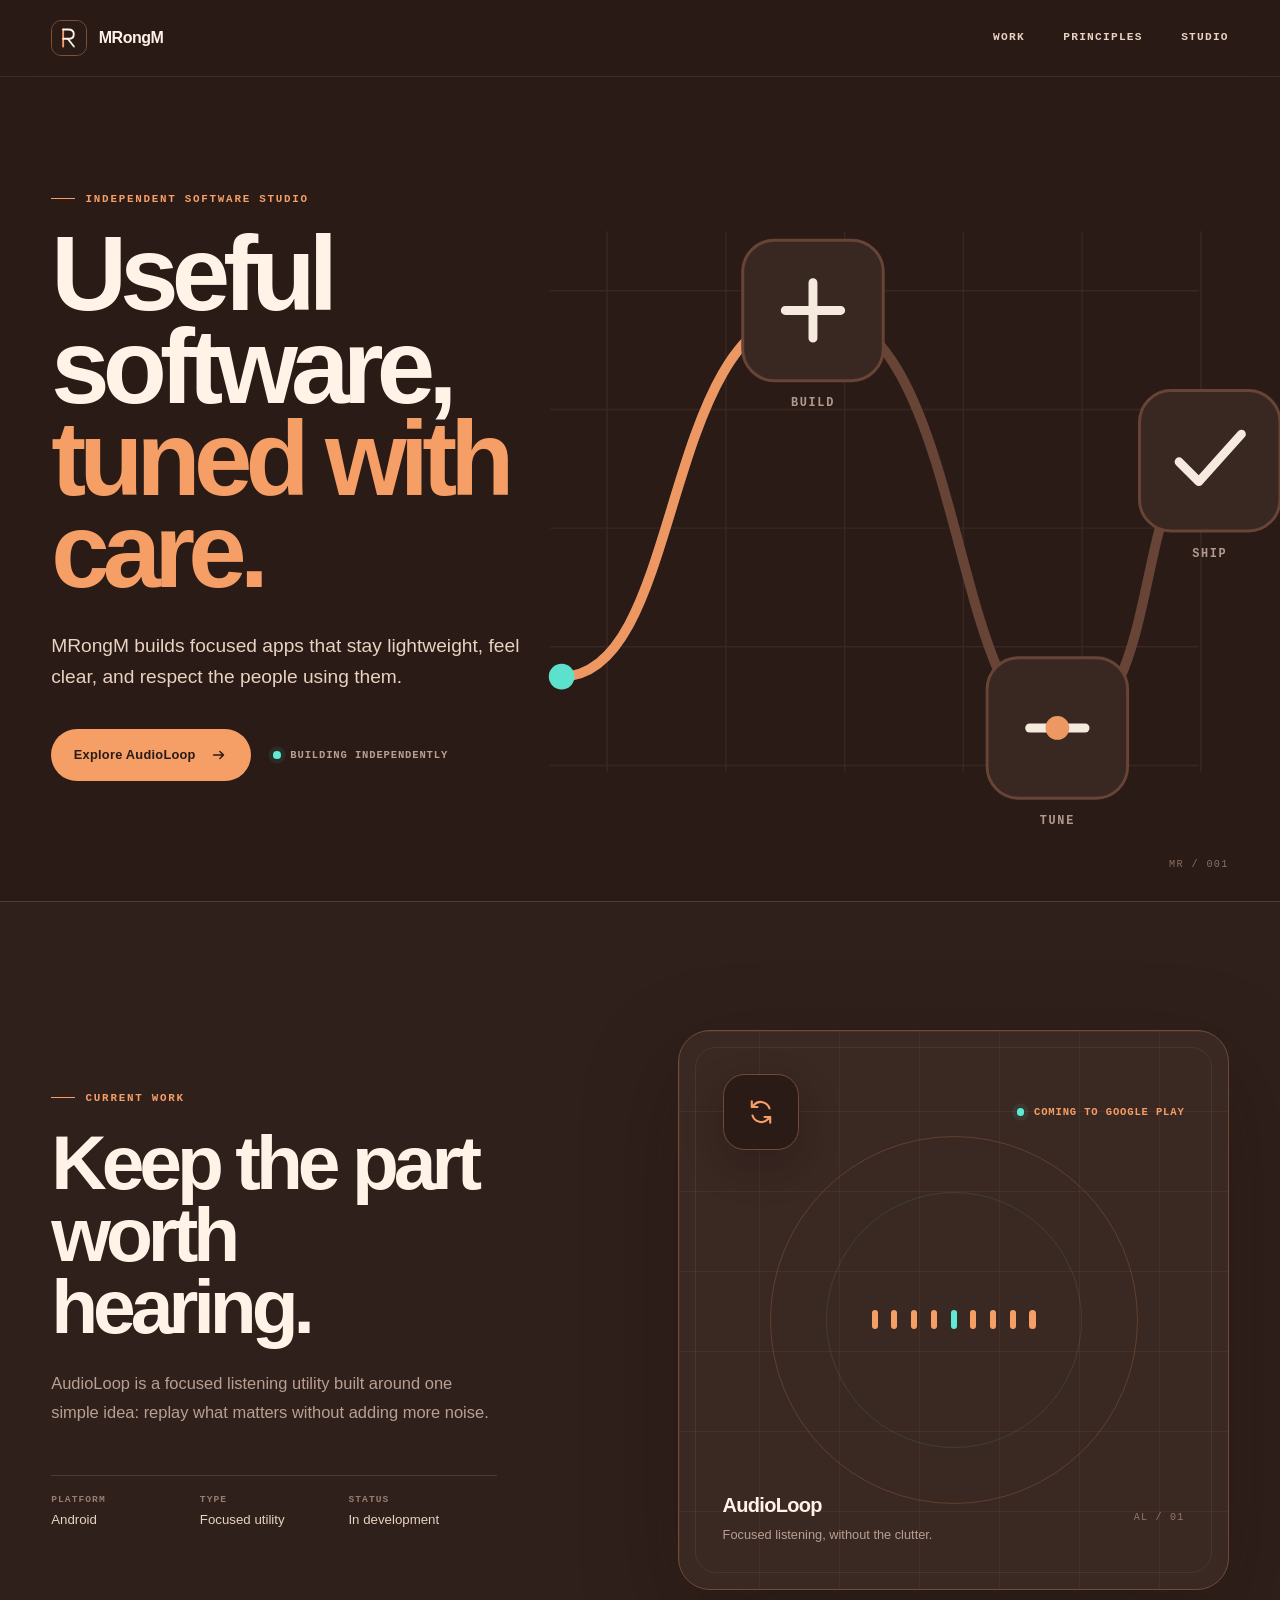
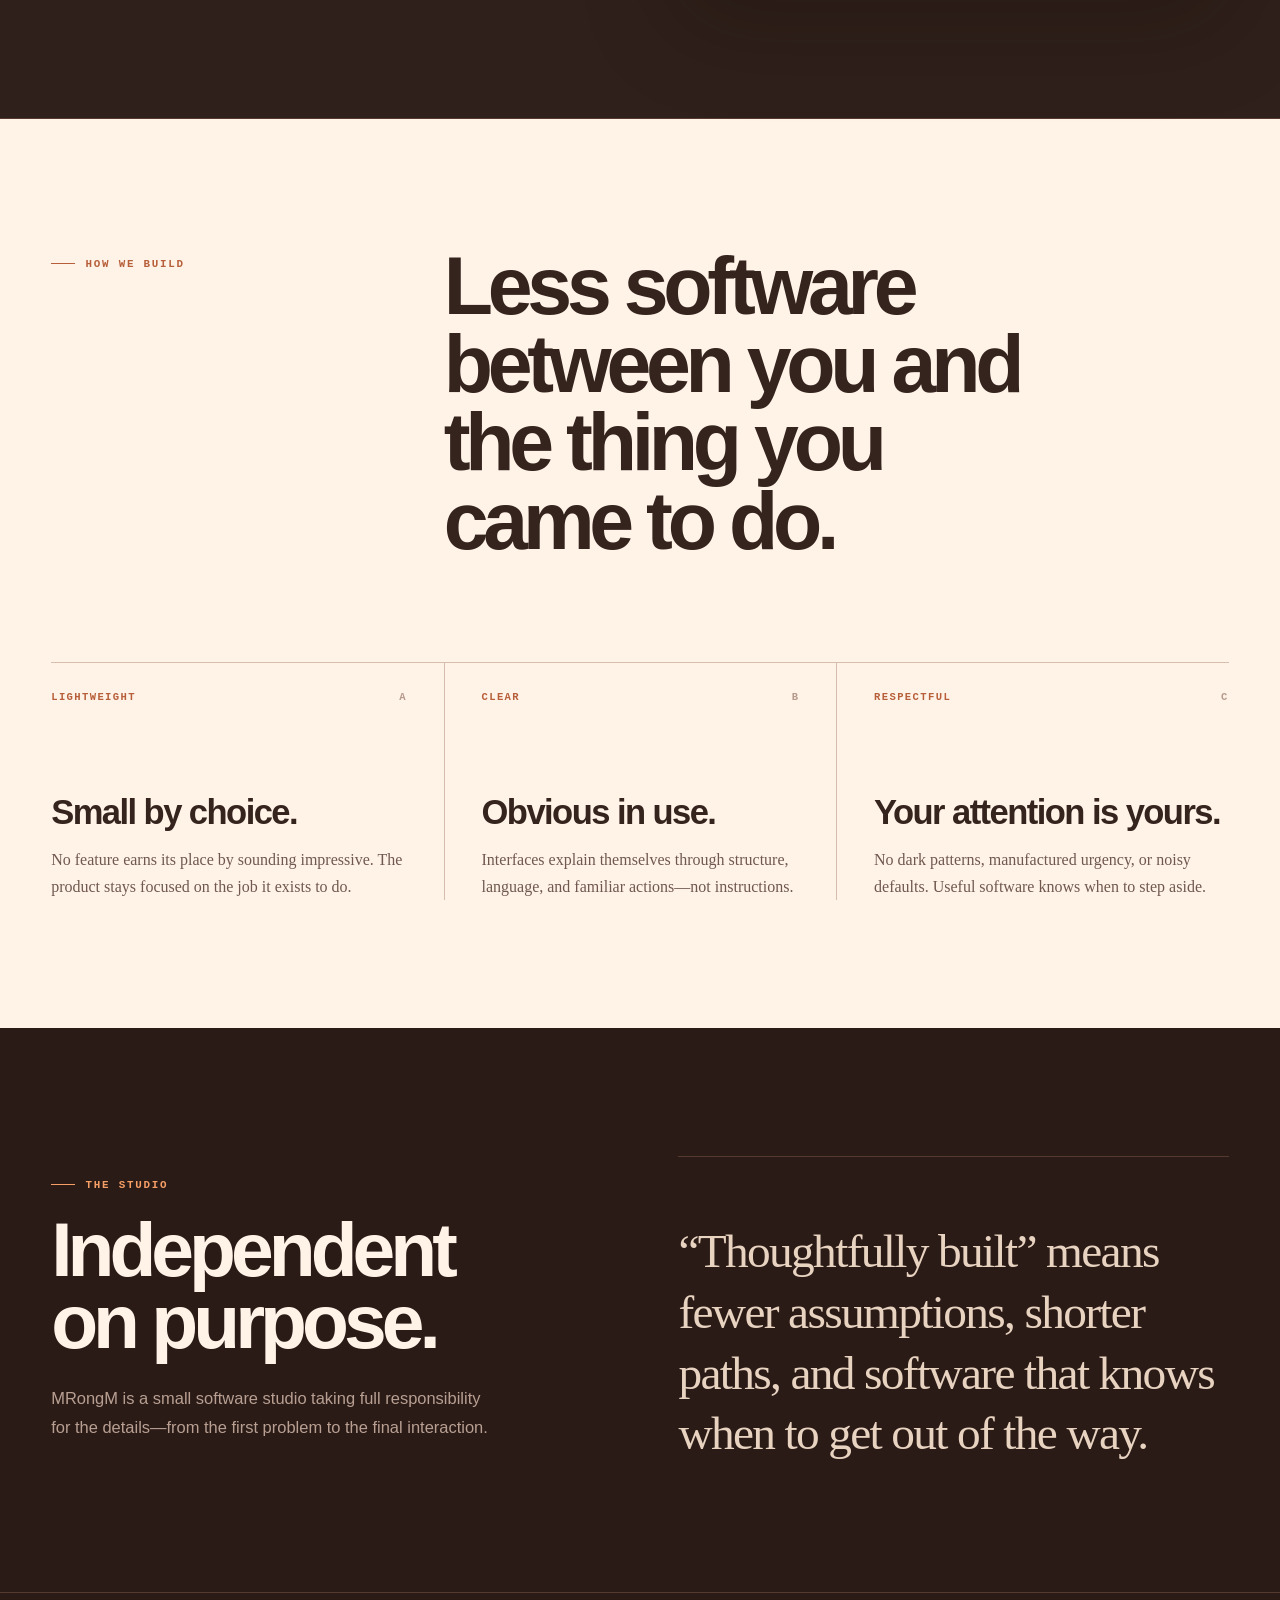
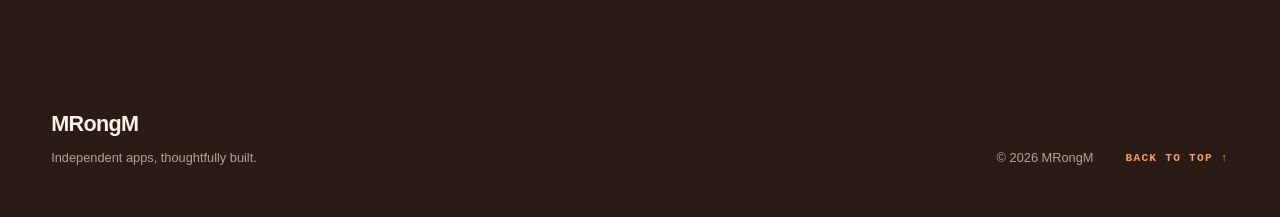
==== index.html @ 21a1c8f1 "feat: launch MRongM developer website" ====
<!doctype html>
<html lang="en">
<head>
  <meta charset="utf-8">
  <meta name="viewport" content="width=device-width, initial-scale=1">
  <meta name="theme-color" content="#2A1B17">
  <meta name="color-scheme" content="dark light">
  <meta name="description" content="MRongM builds lightweight, clear, and respectful independent apps.">
  <meta property="og:type" content="website">
  <meta property="og:title" content="MRongM — Independent software studio">
  <meta property="og:description" content="Useful software, tuned with care.">
  <meta property="og:image" content="resource/mrongm-header.png">
  <link rel="icon" href="resource/mrongm-developer-icon.svg" type="image/svg+xml">
  <link rel="apple-touch-icon" href="resource/mrongm-developer-icon.png">
  <link rel="stylesheet" href="styles.css">
  <title>MRongM — Independent software studio</title>
</head>
<body id="top">
  <a class="skip-link" href="#main-content">Skip to content</a>

  <header class="site-header">
    <div class="site-header__inner">
      <a class="brand" href="#top" aria-label="MRongM home">
        <img class="brand__mark" src="resource/mrongm-developer-icon.svg" alt="" width="36" height="36">
        <span class="brand__name">MRongM</span>
      </a>

      <nav class="site-nav" aria-label="Primary navigation">
        <a href="#work">Work</a>
        <a href="#principles">Principles</a>
        <a href="#studio">Studio</a>
      </nav>
    </div>
  </header>

  <main id="main-content">
    <section class="hero" aria-labelledby="hero-title">
      <div class="hero__inner">
        <div class="hero__copy">
          <p class="eyebrow hero__eyebrow">Independent software studio</p>
          <h1 id="hero-title">Useful software,<br><span>tuned with care.</span></h1>
          <p class="hero__intro">MRongM builds focused apps that stay lightweight, feel clear, and respect the people using them.</p>

          <div class="hero__actions">
            <a class="button button--primary" href="#work">
              <span>Explore AudioLoop</span>
              <svg aria-hidden="true" viewBox="0 0 20 20" width="18" height="18">
                <path d="M4 10h11M11 6l4 4-4 4" fill="none" stroke="currentColor" stroke-linecap="round" stroke-linejoin="round" stroke-width="1.6"/>
              </svg>
            </a>
            <p class="studio-status"><span aria-hidden="true"></span>Building independently</p>
          </div>
        </div>

        <div class="signal" aria-hidden="true">
          <svg class="signal__art" viewBox="0 0 760 650" focusable="false">
            <g class="signal__grid">
              <path d="M80 52v546M200 52v546M320 52v546M440 52v546M560 52v546M680 52v546"/>
              <path d="M22 112h656M22 232h656M22 352h656M22 472h656M22 592h656"/>
            </g>
            <path class="signal-path signal-path--base" d="M34 502C160 502 132 132 288 132s137 422 247 422 74-270 154-270"/>
            <path class="signal-path signal-path--active" pathLength="1" d="M34 502C160 502 132 132 288 132"/>
            <g class="signal__nodes">
              <circle class="signal__node signal__node--start" cx="34" cy="502" r="13"/>
              <circle cx="288" cy="132" r="11"/>
              <circle cx="535" cy="554" r="11"/>
              <circle class="signal__node signal__node--end" cx="689" cy="284" r="11"/>
            </g>
            <g class="signal__steps">
              <g transform="translate(217 61)">
                <rect width="142" height="142" rx="32"/>
                <path d="M43 71h56M71 43v56"/>
                <text x="71" y="168" text-anchor="middle">BUILD</text>
              </g>
              <g transform="translate(464 483)">
                <rect width="142" height="142" rx="32"/>
                <path d="M43 71h56"/>
                <circle cx="71" cy="71" r="12"/>
                <text x="71" y="168" text-anchor="middle">TUNE</text>
              </g>
              <g transform="translate(618 213)">
                <rect width="142" height="142" rx="32"/>
                <path d="m40 72 20 20 43-48"/>
                <text x="71" y="168" text-anchor="middle">SHIP</text>
              </g>
            </g>
          </svg>
        </div>

        <p class="hero__index" aria-hidden="true">MR / 001</p>
      </div>
    </section>

    <section class="product-section" id="work" aria-labelledby="work-title">
      <div class="section-inner product-section__inner">
        <div class="product-copy">
          <p class="eyebrow">Current work</p>
          <h2 id="work-title">Keep the part<br>worth hearing.</h2>
          <p>AudioLoop is a focused listening utility built around one simple idea: replay what matters without adding more noise.</p>

          <dl class="product-facts">
            <div>
              <dt>Platform</dt>
              <dd>Android</dd>
            </div>
            <div>
              <dt>Type</dt>
              <dd>Focused utility</dd>
            </div>
            <div>
              <dt>Status</dt>
              <dd>In development</dd>
            </div>
          </dl>
        </div>

        <article class="product-card" aria-label="AudioLoop product preview">
          <div class="product-card__header">
            <span class="app-symbol" aria-hidden="true">
              <svg viewBox="0 0 48 48" width="34" height="34">
                <path d="M36 19a13 13 0 0 0-22-5l-3 3m0 0v-8m0 8h8M12 29a13 13 0 0 0 22 5l3-3m0 0v8m0-8h-8" fill="none" stroke="currentColor" stroke-linecap="round" stroke-linejoin="round" stroke-width="3"/>
              </svg>
            </span>
            <p class="release-status"><span aria-hidden="true"></span>Coming to Google Play</p>
          </div>

          <div class="audio-mark" aria-hidden="true">
            <span style="--level: 28%"></span>
            <span style="--level: 52%"></span>
            <span style="--level: 82%"></span>
            <span style="--level: 58%"></span>
            <span style="--level: 100%"></span>
            <span style="--level: 68%"></span>
            <span style="--level: 88%"></span>
            <span style="--level: 46%"></span>
            <span style="--level: 30%"></span>
          </div>

          <div class="product-card__footer">
            <div>
              <p class="product-card__name">AudioLoop</p>
              <p>Focused listening, without the clutter.</p>
            </div>
            <span class="product-card__code" aria-hidden="true">AL / 01</span>
          </div>
        </article>
      </div>
    </section>

    <section class="principles-section" id="principles" aria-labelledby="principles-title">
      <div class="section-inner">
        <div class="section-heading">
          <p class="eyebrow eyebrow--dark">How we build</p>
          <h2 id="principles-title">Less software between you and the thing you came to do.</h2>
        </div>

        <ol class="principles-list">
          <li>
            <p class="principle-label"><span>Lightweight</span><span aria-hidden="true">A</span></p>
            <h3>Small by choice.</h3>
            <p>No feature earns its place by sounding impressive. The product stays focused on the job it exists to do.</p>
          </li>
          <li>
            <p class="principle-label"><span>Clear</span><span aria-hidden="true">B</span></p>
            <h3>Obvious in use.</h3>
            <p>Interfaces explain themselves through structure, language, and familiar actions—not instructions.</p>
          </li>
          <li>
            <p class="principle-label"><span>Respectful</span><span aria-hidden="true">C</span></p>
            <h3>Your attention is yours.</h3>
            <p>No dark patterns, manufactured urgency, or noisy defaults. Useful software knows when to step aside.</p>
          </li>
        </ol>
      </div>
    </section>

    <section class="studio-section" id="studio" aria-labelledby="studio-title">
      <div class="section-inner studio-section__inner">
        <div class="studio-copy">
          <p class="eyebrow">The studio</p>
          <h2 id="studio-title">Independent<br>on purpose.</h2>
          <p>MRongM is a small software studio taking full responsibility for the details—from the first problem to the final interaction.</p>
        </div>

        <blockquote>
          <p>“Thoughtfully built” means fewer assumptions, shorter paths, and software that knows when to get out of the way.</p>
        </blockquote>
      </div>
    </section>
  </main>

  <footer class="site-footer">
    <div class="site-footer__inner">
      <div>
        <p class="site-footer__brand">MRongM</p>
        <p>Independent apps, thoughtfully built.</p>
      </div>
      <div class="site-footer__meta">
        <p>© 2026 MRongM</p>
        <a href="#top">Back to top <span aria-hidden="true">↑</span></a>
      </div>
    </div>
  </footer>
</body>
</html>
---- styles.css ----
:root {
  --color-ember: #2a1b17;
  --color-kiln: #3a2822;
  --color-clay: #f59e66;
  --color-porcelain: #fff3e8;
  --color-mint: #5eead4;
  --color-dust: #e8d2c0;
  --color-muted: #b89f92;
  --color-rule: #56392f;
  --color-ink: #35231e;
  --content-width: 80rem;
  --gutter: clamp(1.25rem, 4vw, 4rem);
  --section-space: clamp(5rem, 10vw, 9rem);
  --radius-large: 2rem;
  --transition-fast: 180ms ease;
  color-scheme: dark;
}

*,
*::before,
*::after {
  box-sizing: border-box;
}

html {
  scroll-behavior: smooth;
}

body {
  min-width: 20rem;
  margin: 0;
  overflow-x: hidden;
  background: var(--color-ember);
  color: var(--color-porcelain);
  font-family: "Avenir Next", Avenir, "Segoe UI", Helvetica, Arial, sans-serif;
  font-size: 1rem;
  line-height: 1.6;
  text-rendering: optimizeLegibility;
  -webkit-font-smoothing: antialiased;
}

::selection {
  background: var(--color-clay);
  color: var(--color-ember);
}

a {
  color: inherit;
  text-decoration: none;
}

img,
svg {
  display: block;
}

p,
h1,
h2,
h3,
blockquote,
dl,
dd {
  margin: 0;
}

a:focus-visible {
  outline: 0.18rem solid var(--color-mint);
  outline-offset: 0.3rem;
  border-radius: 0.2rem;
}

.skip-link {
  position: fixed;
  z-index: 100;
  top: 0.75rem;
  left: 0.75rem;
  padding: 0.7rem 1rem;
  transform: translateY(-180%);
  border-radius: 999px;
  background: var(--color-mint);
  color: var(--color-ember);
  font-size: 0.8rem;
  font-weight: 800;
  transition: transform var(--transition-fast);
}

.skip-link:focus {
  transform: translateY(0);
}

.site-header {
  position: sticky;
  z-index: 20;
  top: 0;
  border-bottom: 1px solid rgba(232, 210, 192, 0.1);
  background: rgba(42, 27, 23, 0.88);
  backdrop-filter: blur(1rem);
}

.site-header__inner,
.section-inner,
.site-footer__inner {
  width: min(100%, var(--content-width));
  margin-inline: auto;
  padding-inline: var(--gutter);
}

.site-header__inner {
  min-height: 4.75rem;
  display: flex;
  align-items: center;
  justify-content: space-between;
  gap: 2rem;
}

.brand {
  display: inline-flex;
  align-items: center;
  gap: 0.72rem;
}

.brand__mark {
  width: 2.25rem;
  height: 2.25rem;
  border: 1px solid rgba(245, 158, 102, 0.42);
  border-radius: 0.65rem;
}

.brand__name,
.site-footer__brand {
  font-family: "Helvetica Neue", Helvetica, Arial, sans-serif;
  font-weight: 700;
  letter-spacing: -0.03em;
}

.brand__name {
  font-size: 1rem;
}

.site-nav {
  display: flex;
  align-items: center;
  gap: clamp(1rem, 3vw, 2.5rem);
}

.site-nav a,
.site-footer__meta a {
  position: relative;
  color: var(--color-dust);
  font-family: ui-monospace, "SFMono-Regular", Menlo, Consolas, monospace;
  font-size: 0.7rem;
  font-weight: 700;
  letter-spacing: 0.11em;
  text-transform: uppercase;
  transition: color var(--transition-fast);
}

.site-nav a::after {
  position: absolute;
  right: 0;
  bottom: -0.55rem;
  left: 0;
  height: 1px;
  transform: scaleX(0);
  transform-origin: right;
  background: var(--color-clay);
  content: "";
  transition: transform var(--transition-fast);
}

.hero {
  border-bottom: 1px solid var(--color-rule);
}

.hero__inner {
  position: relative;
  width: min(100%, var(--content-width));
  min-height: calc(100svh - 4.75rem);
  margin-inline: auto;
  padding: clamp(5rem, 12vh, 8.5rem) var(--gutter) clamp(4rem, 9vh, 7rem);
  display: grid;
  grid-template-columns: repeat(12, minmax(0, 1fr));
  align-items: center;
  overflow: hidden;
}

.hero__copy {
  position: relative;
  z-index: 2;
  grid-column: 1 / span 7;
  padding-bottom: 2rem;
  animation: hero-copy-in 700ms 180ms both ease-out;
}

.eyebrow {
  display: flex;
  align-items: center;
  gap: 0.65rem;
  color: var(--color-clay);
  font-family: ui-monospace, "SFMono-Regular", Menlo, Consolas, monospace;
  font-size: 0.68rem;
  font-weight: 800;
  letter-spacing: 0.16em;
  line-height: 1.3;
  text-transform: uppercase;
}

.eyebrow::before {
  width: 1.5rem;
  height: 1px;
  background: currentColor;
  content: "";
}

.hero h1,
.product-copy h2,
.section-heading h2,
.studio-copy h2 {
  font-family: "Helvetica Neue", Helvetica, Arial, sans-serif;
  font-weight: 700;
  letter-spacing: -0.065em;
}

.hero h1 {
  max-width: 9ch;
  margin-top: 1.4rem;
  font-size: clamp(4.2rem, 8.2vw, 7.7rem);
  line-height: 0.88;
}

.hero h1 span {
  color: var(--color-clay);
}

.hero__intro {
  max-width: 30rem;
  margin-top: 2rem;
  color: var(--color-dust);
  font-size: clamp(1.03rem, 1.5vw, 1.2rem);
  line-height: 1.65;
}

.hero__actions {
  display: flex;
  align-items: center;
  gap: 1.4rem;
  margin-top: 2.25rem;
}

.button {
  min-height: 3.25rem;
  display: inline-flex;
  align-items: center;
  justify-content: center;
  gap: 0.9rem;
  padding: 0.85rem 1.35rem;
  border: 1px solid transparent;
  border-radius: 999px;
  font-size: 0.8rem;
  font-weight: 800;
  letter-spacing: 0.02em;
  transition: background var(--transition-fast), color var(--transition-fast), transform var(--transition-fast);
}

.button--primary {
  background: var(--color-clay);
  color: var(--color-ember);
}

.button--primary svg {
  transition: transform var(--transition-fast);
}

.studio-status,
.release-status {
  display: flex;
  align-items: center;
  gap: 0.6rem;
  font-family: ui-monospace, "SFMono-Regular", Menlo, Consolas, monospace;
  font-size: 0.66rem;
  font-weight: 700;
  letter-spacing: 0.08em;
  line-height: 1.4;
  text-transform: uppercase;
}

.studio-status {
  color: var(--color-muted);
}

.studio-status span,
.release-status span {
  width: 0.48rem;
  height: 0.48rem;
  flex: 0 0 auto;
  border-radius: 50%;
  background: var(--color-mint);
  box-shadow: 0 0 0 0.28rem rgba(94, 234, 212, 0.08);
}

.signal {
  position: absolute;
  z-index: 1;
  top: 4%;
  right: 0;
  bottom: 1%;
  width: min(59%, 47rem);
  opacity: 0.96;
}

.signal__art {
  width: 100%;
  height: 100%;
  overflow: visible;
}

.signal__grid {
  fill: none;
  stroke: var(--color-kiln);
  stroke-width: 1.5;
}

.signal-path {
  fill: none;
  stroke-linecap: round;
  stroke-linejoin: round;
  stroke-width: 10;
}

.signal-path--base {
  stroke: #6b4638;
}

.signal-path--active {
  stroke: var(--color-clay);
  stroke-dasharray: 1;
  stroke-dashoffset: 1;
  animation: signal-draw 1.2s 250ms both cubic-bezier(0.65, 0, 0.35, 1);
}

.signal__nodes circle {
  fill: var(--color-clay);
}

.signal__nodes .signal__node--start {
  fill: var(--color-mint);
}

.signal__nodes .signal__node--end {
  fill: var(--color-porcelain);
}

.signal__steps rect {
  fill: var(--color-kiln);
  stroke: #6b4638;
  stroke-width: 3;
}

.signal__steps path {
  fill: none;
  stroke: var(--color-porcelain);
  stroke-linecap: round;
  stroke-linejoin: round;
  stroke-width: 9;
}

.signal__steps circle {
  fill: var(--color-clay);
}

.signal__steps text {
  fill: var(--color-muted);
  font-family: ui-monospace, "SFMono-Regular", Menlo, Consolas, monospace;
  font-size: 12px;
  font-weight: 700;
  letter-spacing: 0.14em;
}

.hero__index {
  position: absolute;
  right: var(--gutter);
  bottom: 1.8rem;
  color: #8b6e61;
  font-family: ui-monospace, "SFMono-Regular", Menlo, Consolas, monospace;
  font-size: 0.64rem;
  letter-spacing: 0.13em;
}

.product-section,
.principles-section,
.studio-section {
  scroll-margin-top: 4.75rem;
}

.product-section {
  background: #30201b;
  border-bottom: 1px solid var(--color-rule);
}

.product-section__inner,
.studio-section__inner {
  display: grid;
  grid-template-columns: repeat(12, minmax(0, 1fr));
  align-items: center;
  gap: clamp(2.5rem, 6vw, 6rem);
  padding-block: var(--section-space);
}

.product-copy {
  grid-column: 1 / span 5;
}

.product-copy h2,
.studio-copy h2 {
  margin-top: 1.3rem;
  font-size: clamp(3.2rem, 6vw, 5.7rem);
  line-height: 0.94;
}

.product-copy > p:last-of-type,
.studio-copy > p:last-of-type {
  max-width: 32rem;
  margin-top: 1.7rem;
  color: var(--color-muted);
  font-size: 1.03rem;
  line-height: 1.75;
}

.product-facts {
  display: grid;
  grid-template-columns: repeat(3, 1fr);
  margin-top: 3rem;
  border-top: 1px solid var(--color-rule);
}

.product-facts div {
  min-width: 0;
  padding: 1rem 0.5rem 0 0;
}

.product-facts dt {
  color: #987c6f;
  font-family: ui-monospace, "SFMono-Regular", Menlo, Consolas, monospace;
  font-size: 0.6rem;
  font-weight: 700;
  letter-spacing: 0.11em;
  text-transform: uppercase;
}

.product-facts dd {
  margin-top: 0.25rem;
  color: var(--color-dust);
  font-size: 0.83rem;
  line-height: 1.35;
}

.product-card {
  position: relative;
  grid-column: 7 / -1;
  min-height: clamp(27rem, 46vw, 35rem);
  padding: clamp(1.5rem, 4vw, 2.7rem);
  display: flex;
  flex-direction: column;
  justify-content: space-between;
  overflow: hidden;
  border: 1px solid #704a3b;
  border-radius: var(--radius-large);
  background-color: var(--color-kiln);
  background-image:
    linear-gradient(rgba(245, 158, 102, 0.065) 1px, transparent 1px),
    linear-gradient(90deg, rgba(245, 158, 102, 0.065) 1px, transparent 1px);
  background-size: 5rem 5rem;
  box-shadow: 0 2rem 6rem rgba(18, 10, 8, 0.28);
}

.product-card::after {
  position: absolute;
  inset: 1rem;
  border: 1px solid rgba(232, 210, 192, 0.08);
  border-radius: calc(var(--radius-large) - 0.7rem);
  content: "";
  pointer-events: none;
}

.product-card__header,
.product-card__footer {
  position: relative;
  z-index: 1;
  display: flex;
  align-items: center;
  justify-content: space-between;
  gap: 1.5rem;
}

.app-symbol {
  width: 4.75rem;
  height: 4.75rem;
  display: grid;
  place-items: center;
  border: 1px solid #714a3d;
  border-radius: 1.35rem;
  background: var(--color-ember);
  color: var(--color-clay);
  box-shadow: 0 1rem 2.5rem rgba(18, 10, 8, 0.24);
}

.release-status {
  max-width: 12rem;
  justify-content: flex-end;
  color: var(--color-clay);
  text-align: right;
}

.audio-mark {
  position: relative;
  z-index: 1;
  min-height: 10rem;
  display: flex;
  align-items: center;
  justify-content: center;
  gap: clamp(0.45rem, 1.15vw, 0.85rem);
}

.audio-mark::before,
.audio-mark::after {
  position: absolute;
  width: clamp(14rem, 29vw, 23rem);
  height: clamp(14rem, 29vw, 23rem);
  border: 1px solid rgba(245, 158, 102, 0.2);
  border-radius: 50%;
  content: "";
}

.audio-mark::after {
  width: clamp(10rem, 21vw, 16rem);
  height: clamp(10rem, 21vw, 16rem);
  border-color: rgba(94, 234, 212, 0.12);
}

.audio-mark span {
  position: relative;
  z-index: 1;
  width: clamp(0.25rem, 0.48vw, 0.42rem);
  height: var(--level);
  max-height: 7.5rem;
  min-height: 1.2rem;
  border-radius: 999px;
  background: var(--color-clay);
}

.audio-mark span:nth-child(5) {
  background: var(--color-mint);
}

.product-card__name {
  color: var(--color-porcelain);
  font-family: "Helvetica Neue", Helvetica, Arial, sans-serif;
  font-size: 1.25rem;
  font-weight: 700;
  letter-spacing: -0.035em;
}

.product-card__name + p {
  margin-top: 0.25rem;
  color: var(--color-muted);
  font-size: 0.8rem;
}

.product-card__code {
  color: #94766a;
  font-family: ui-monospace, "SFMono-Regular", Menlo, Consolas, monospace;
  font-size: 0.63rem;
  letter-spacing: 0.12em;
}

.principles-section {
  background: var(--color-porcelain);
  color: var(--color-ink);
}

.principles-section .section-inner {
  padding-block: var(--section-space);
}

.eyebrow--dark {
  color: #b75f3a;
}

.section-heading {
  display: grid;
  grid-template-columns: repeat(12, minmax(0, 1fr));
  align-items: start;
}

.section-heading .eyebrow {
  grid-column: 1 / span 4;
  margin-top: 0.6rem;
}

.section-heading h2 {
  grid-column: 5 / -1;
  max-width: 14ch;
  color: var(--color-ink);
  font-size: clamp(3.2rem, 6.3vw, 6rem);
  line-height: 0.97;
}

.principles-list {
  margin: clamp(4rem, 8vw, 7rem) 0 0;
  padding: 0;
  display: grid;
  grid-template-columns: repeat(3, 1fr);
  border-top: 1px solid #d7bdae;
  list-style: none;
}

.principles-list li {
  min-width: 0;
  padding: 1.6rem clamp(1.25rem, 3vw, 2.3rem) 0;
  border-left: 1px solid #d7bdae;
}

.principles-list li:first-child {
  padding-left: 0;
  border-left: 0;
}

.principles-list li:last-child {
  padding-right: 0;
}

.principle-label {
  display: flex;
  align-items: center;
  justify-content: space-between;
  color: #b75f3a;
  font-family: ui-monospace, "SFMono-Regular", Menlo, Consolas, monospace;
  font-size: 0.66rem;
  font-weight: 800;
  letter-spacing: 0.13em;
  text-transform: uppercase;
}

.principle-label span:last-child {
  color: #b69b8d;
}

.principles-list h3 {
  margin-top: clamp(3rem, 7vw, 6rem);
  color: var(--color-ink);
  font-family: "Helvetica Neue", Helvetica, Arial, sans-serif;
  font-size: clamp(1.65rem, 2.7vw, 2.35rem);
  letter-spacing: -0.045em;
  line-height: 1;
}

.principles-list li > p:last-child {
  max-width: 26rem;
  margin-top: 1rem;
  color: #70584e;
  font-family: "Iowan Old Style", Baskerville, Georgia, serif;
  font-size: 1rem;
  line-height: 1.7;
}

.studio-section {
  border-bottom: 1px solid var(--color-rule);
  background: var(--color-ember);
}

.studio-copy {
  grid-column: 1 / span 5;
}

.studio-section blockquote {
  grid-column: 7 / -1;
  padding-top: clamp(2rem, 5vw, 4rem);
  border-top: 1px solid var(--color-rule);
  color: var(--color-dust);
  font-family: "Iowan Old Style", Baskerville, Georgia, serif;
  font-size: clamp(1.8rem, 3.7vw, 3.3rem);
  line-height: 1.28;
  letter-spacing: -0.035em;
}

.site-footer__inner {
  min-height: 14rem;
  padding-block: 3rem;
  display: flex;
  align-items: flex-end;
  justify-content: space-between;
  gap: 3rem;
  color: var(--color-muted);
  font-size: 0.8rem;
}

.site-footer__brand {
  margin-bottom: 0.45rem;
  color: var(--color-porcelain);
  font-size: 1.35rem;
}

.site-footer__meta {
  display: flex;
  align-items: center;
  gap: 2rem;
}

.site-footer__meta a {
  color: var(--color-clay);
}

@keyframes signal-draw {
  to {
    stroke-dashoffset: 0;
  }
}

@keyframes hero-copy-in {
  from {
    opacity: 0;
    transform: translateY(1rem);
  }
  to {
    opacity: 1;
    transform: translateY(0);
  }
}

@media (hover: hover) {
  .site-nav a:hover,
  .site-footer__meta a:hover {
    color: var(--color-porcelain);
  }

  .site-nav a:hover::after {
    transform: scaleX(1);
    transform-origin: left;
  }

  .button--primary:hover {
    transform: translateY(-0.15rem);
    background: var(--color-porcelain);
  }

  .button--primary:hover svg {
    transform: translateX(0.2rem);
  }
}

@media (max-width: 64rem) {
  .hero__copy {
    grid-column: 1 / span 8;
  }

  .signal {
    right: -5%;
    width: 64%;
    opacity: 0.7;
  }

  .product-section__inner,
  .studio-section__inner {
    gap: 3rem;
  }

  .product-copy,
  .studio-copy {
    grid-column: 1 / span 6;
  }

  .product-card,
  .studio-section blockquote {
    grid-column: 7 / -1;
  }
}

@media (max-width: 48rem) {
  .site-header__inner {
    min-height: 4.25rem;
  }

  .brand__mark {
    width: 2rem;
    height: 2rem;
  }

  .site-nav {
    gap: 0.85rem;
  }

  .site-nav a {
    font-size: 0.6rem;
  }

  .hero__inner {
    min-height: auto;
    padding-top: clamp(5.5rem, 22vw, 8rem);
    padding-bottom: 4.5rem;
    display: block;
  }

  .hero__copy {
    max-width: 34rem;
    padding-bottom: clamp(16rem, 65vw, 24rem);
  }

  .hero h1 {
    font-size: clamp(3.5rem, 17vw, 5.5rem);
  }

  .hero__intro {
    max-width: 28rem;
    font-size: 1rem;
  }

  .hero__actions {
    align-items: flex-start;
    flex-direction: column;
  }

  .signal {
    top: auto;
    right: -15%;
    bottom: 1.2rem;
    width: 114%;
    height: clamp(18rem, 76vw, 27rem);
    opacity: 0.7;
  }

  .hero__index {
    right: auto;
    bottom: 1.25rem;
    left: var(--gutter);
  }

  .product-section,
  .principles-section,
  .studio-section {
    scroll-margin-top: 4.25rem;
  }

  .product-section__inner,
  .studio-section__inner {
    display: block;
  }

  .product-card {
    min-height: 30rem;
    margin-top: 3.5rem;
  }

  .product-facts {
    gap: 0.5rem;
  }

  .section-heading {
    display: block;
  }

  .section-heading h2 {
    margin-top: 1.4rem;
    font-size: clamp(3.05rem, 13vw, 4.5rem);
  }

  .principles-list {
    grid-template-columns: 1fr;
  }

  .principles-list li,
  .principles-list li:first-child,
  .principles-list li:last-child {
    padding: 1.4rem 0 2.5rem;
    border-bottom: 1px solid #d7bdae;
    border-left: 0;
  }

  .principles-list li:last-child {
    padding-bottom: 0;
    border-bottom: 0;
  }

  .principles-list h3 {
    margin-top: 2.5rem;
  }

  .studio-section blockquote {
    margin-top: 4rem;
  }

  .site-footer__inner {
    min-height: 13rem;
    align-items: flex-start;
    flex-direction: column;
    justify-content: space-between;
  }
}

@media (max-width: 22rem) {
  .brand__name {
    display: none;
  }

  .hero h1 {
    font-size: clamp(3.25rem, 18vw, 4.7rem);
  }

  .button {
    width: 100%;
  }

  .product-facts {
    grid-template-columns: 1fr;
  }

  .product-facts div {
    display: flex;
    justify-content: space-between;
    gap: 1rem;
    padding-block: 0.75rem;
    border-bottom: 1px solid var(--color-rule);
  }

  .product-card {
    min-height: 26rem;
  }

  .product-card__header,
  .product-card__footer {
    align-items: flex-start;
    flex-direction: column;
  }

  .release-status {
    justify-content: flex-start;
    text-align: left;
  }

  .product-card__code {
    display: none;
  }

  .site-footer__meta {
    align-items: flex-start;
    flex-direction: column;
    gap: 0.75rem;
  }
}

@media (prefers-reduced-motion: reduce) {
  html {
    scroll-behavior: auto;
  }

  *,
  *::before,
  *::after {
    animation-delay: 0ms !important;
    animation-duration: 0.01ms !important;
    animation-iteration-count: 1 !important;
    transition-duration: 0.01ms !important;
  }

  .signal-path--active {
    stroke-dashoffset: 0;
  }
}
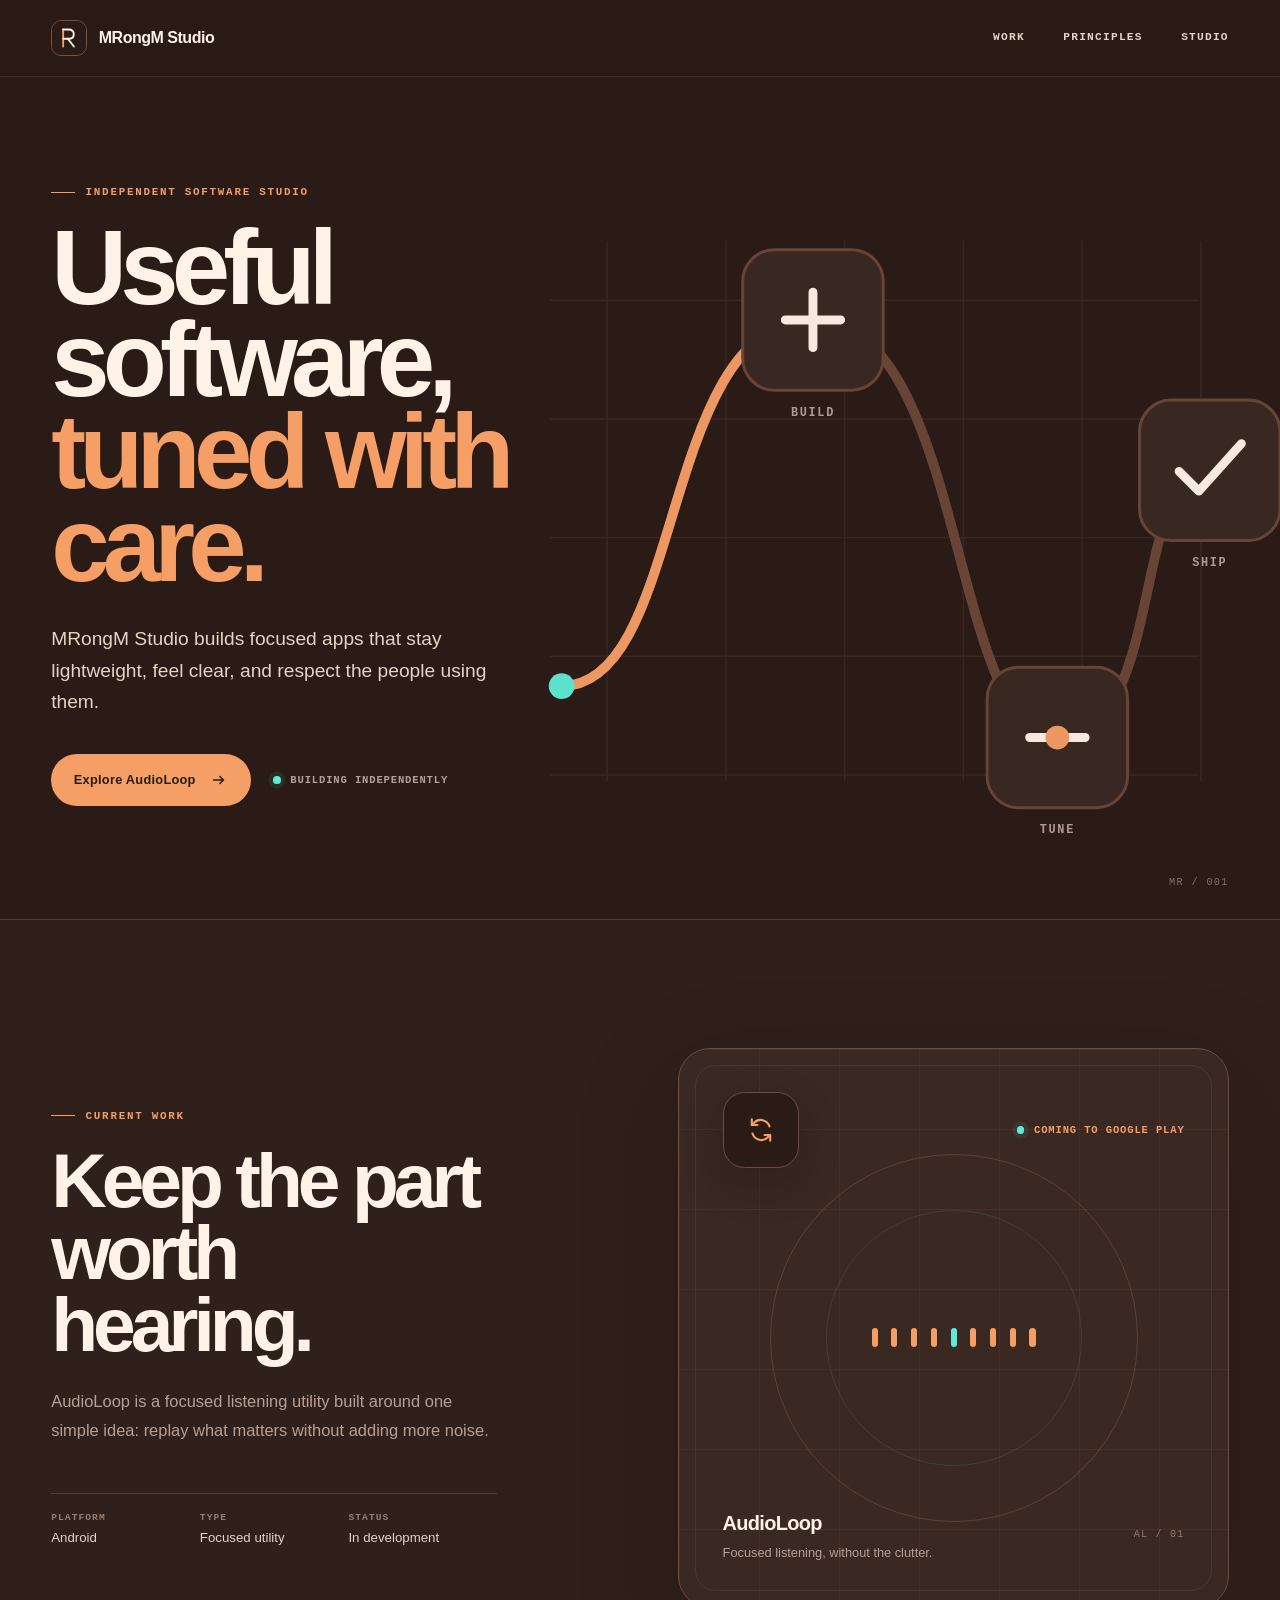
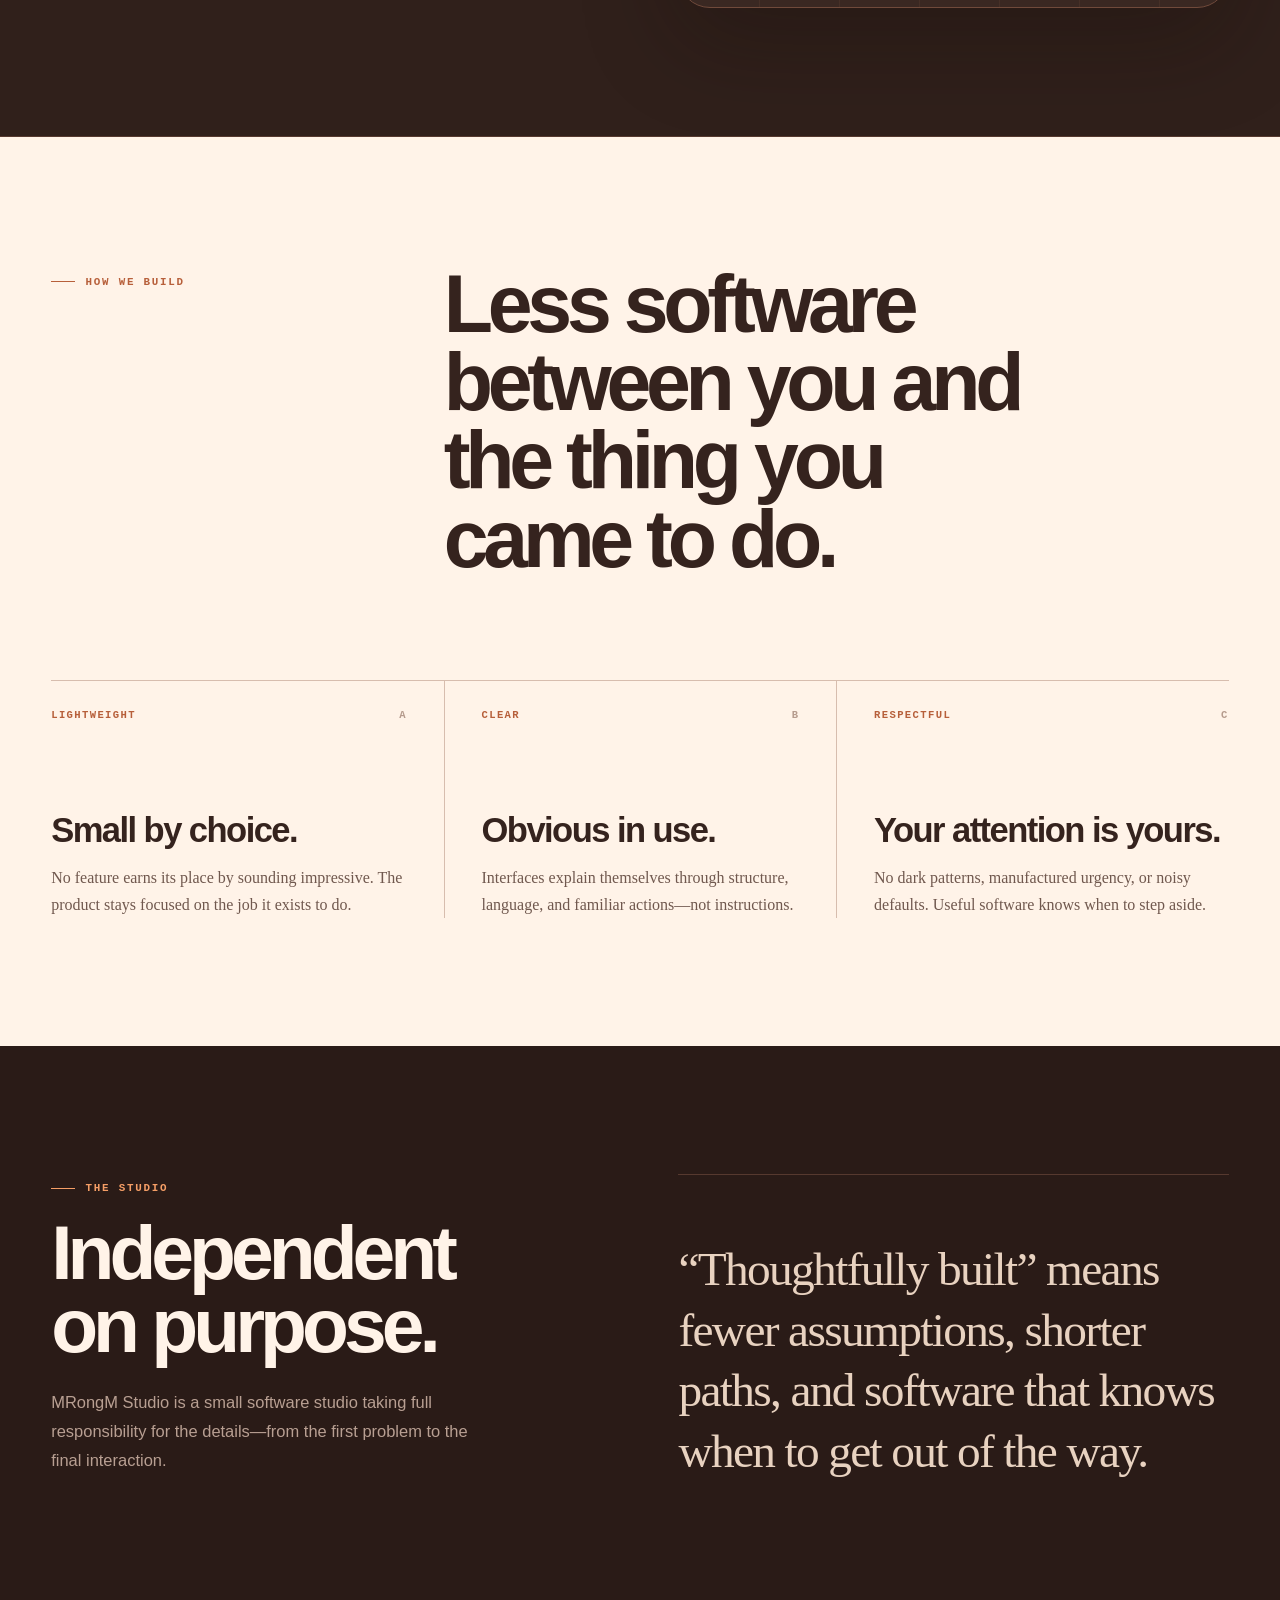
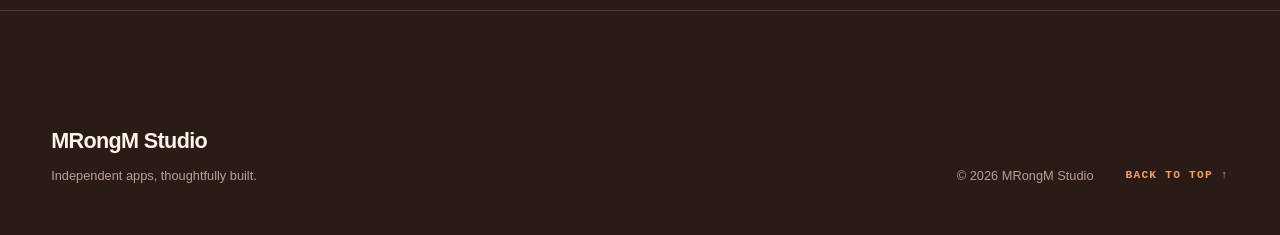
==== commit 14463f88: "fix: standardize branding as MRongM Studio - Update page metadata, navigation, content, and footer b" ====
--- a/index.html
+++ b/index.html
@@ -5,24 +5,24 @@
   <meta name="viewport" content="width=device-width, initial-scale=1">
   <meta name="theme-color" content="#2A1B17">
   <meta name="color-scheme" content="dark light">
-  <meta name="description" content="MRongM builds lightweight, clear, and respectful independent apps.">
+  <meta name="description" content="MRongM Studio builds lightweight, clear, and respectful independent apps.">
   <meta property="og:type" content="website">
-  <meta property="og:title" content="MRongM — Independent software studio">
+  <meta property="og:title" content="MRongM Studio — Independent software studio">
   <meta property="og:description" content="Useful software, tuned with care.">
   <meta property="og:image" content="resource/mrongm-header.png">
   <link rel="icon" href="resource/mrongm-developer-icon.svg" type="image/svg+xml">
   <link rel="apple-touch-icon" href="resource/mrongm-developer-icon.png">
   <link rel="stylesheet" href="styles.css">
-  <title>MRongM — Independent software studio</title>
+  <title>MRongM Studio — Independent software studio</title>
 </head>
 <body id="top">
   <a class="skip-link" href="#main-content">Skip to content</a>
 
   <header class="site-header">
     <div class="site-header__inner">
-      <a class="brand" href="#top" aria-label="MRongM home">
+      <a class="brand" href="#top" aria-label="MRongM Studio home">
         <img class="brand__mark" src="resource/mrongm-developer-icon.svg" alt="" width="36" height="36">
-        <span class="brand__name">MRongM</span>
+        <span class="brand__name">MRongM Studio</span>
       </a>
 
       <nav class="site-nav" aria-label="Primary navigation">
@@ -39,7 +39,7 @@
         <div class="hero__copy">
           <p class="eyebrow hero__eyebrow">Independent software studio</p>
           <h1 id="hero-title">Useful software,<br><span>tuned with care.</span></h1>
-          <p class="hero__intro">MRongM builds focused apps that stay lightweight, feel clear, and respect the people using them.</p>
+          <p class="hero__intro">MRongM Studio builds focused apps that stay lightweight, feel clear, and respect the people using them.</p>
 
           <div class="hero__actions">
             <a class="button button--primary" href="#work">
@@ -179,7 +179,7 @@
         <div class="studio-copy">
           <p class="eyebrow">The studio</p>
           <h2 id="studio-title">Independent<br>on purpose.</h2>
-          <p>MRongM is a small software studio taking full responsibility for the details—from the first problem to the final interaction.</p>
+          <p>MRongM Studio is a small software studio taking full responsibility for the details—from the first problem to the final interaction.</p>
         </div>
 
         <blockquote>
@@ -192,11 +192,11 @@
   <footer class="site-footer">
     <div class="site-footer__inner">
       <div>
-        <p class="site-footer__brand">MRongM</p>
+        <p class="site-footer__brand">MRongM Studio</p>
         <p>Independent apps, thoughtfully built.</p>
       </div>
       <div class="site-footer__meta">
-        <p>© 2026 MRongM</p>
+        <p>© 2026 MRongM Studio</p>
         <a href="#top">Back to top <span aria-hidden="true">↑</span></a>
       </div>
     </div>
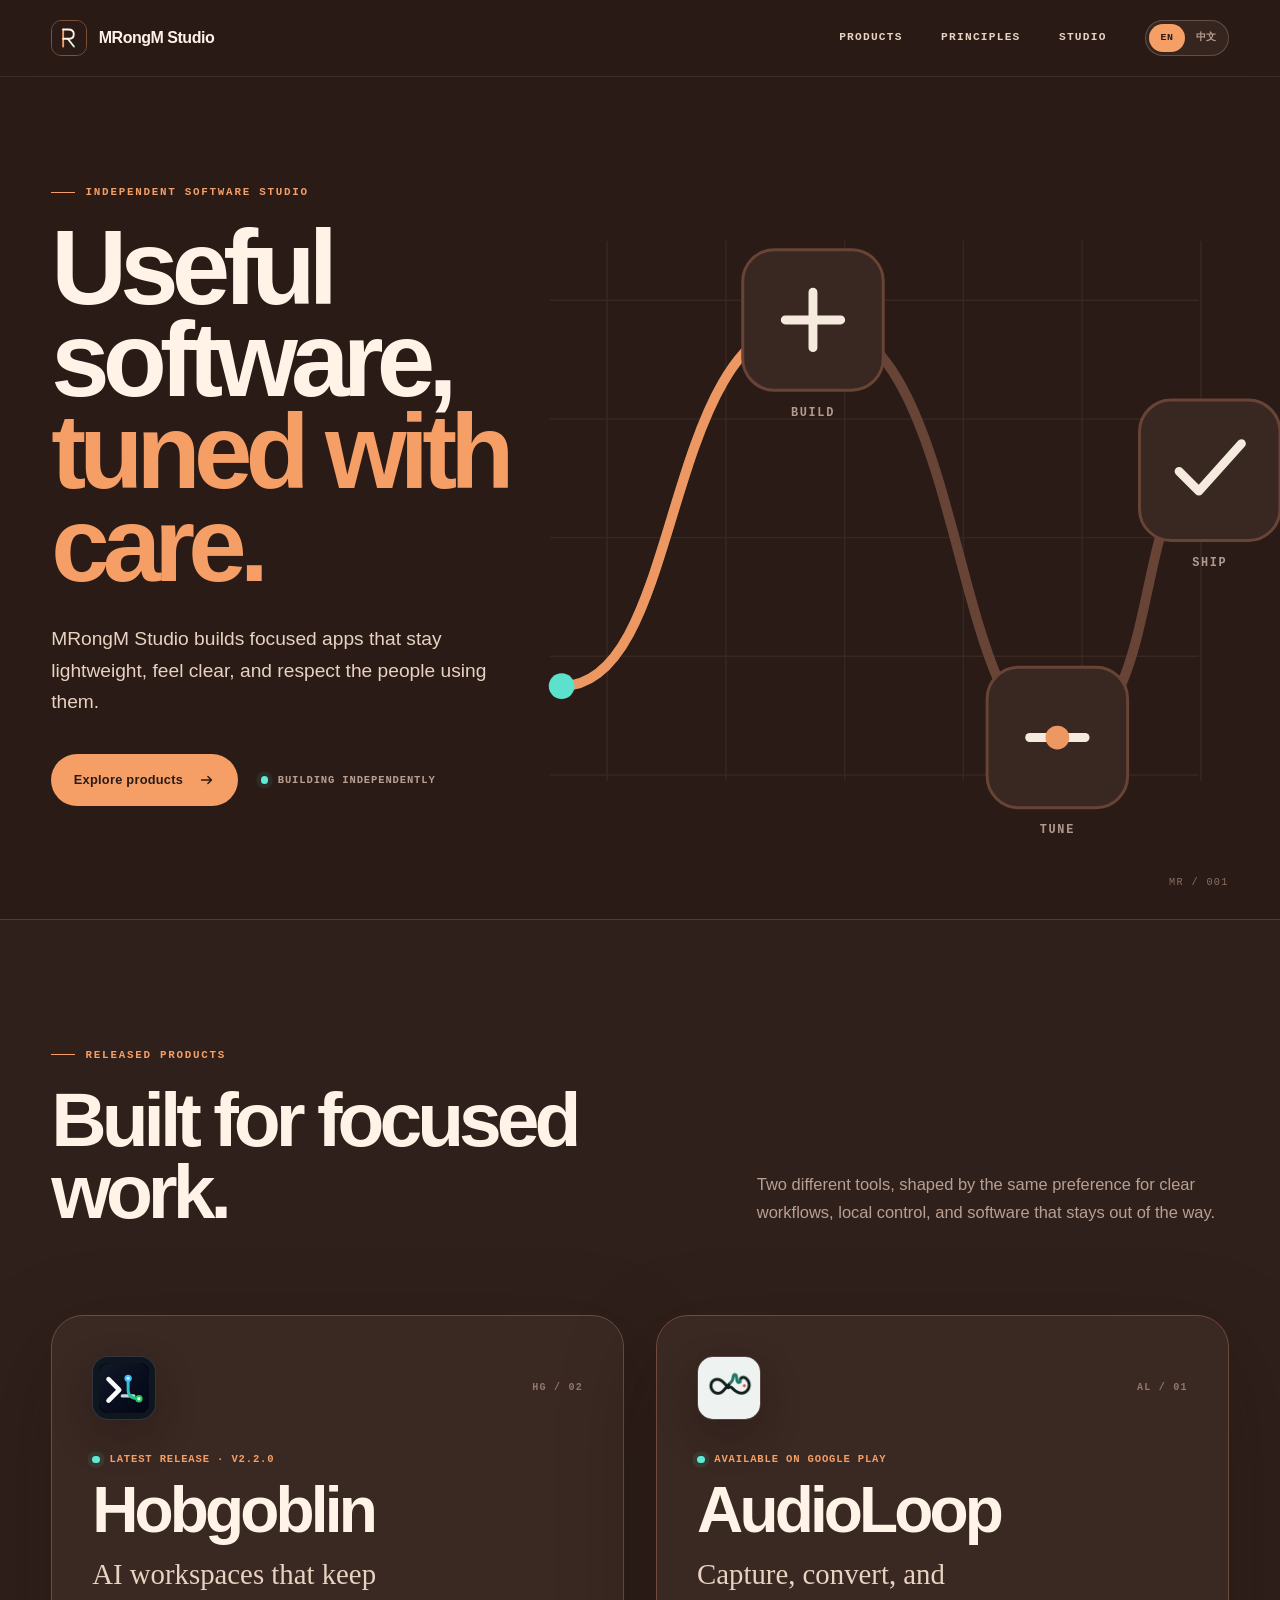
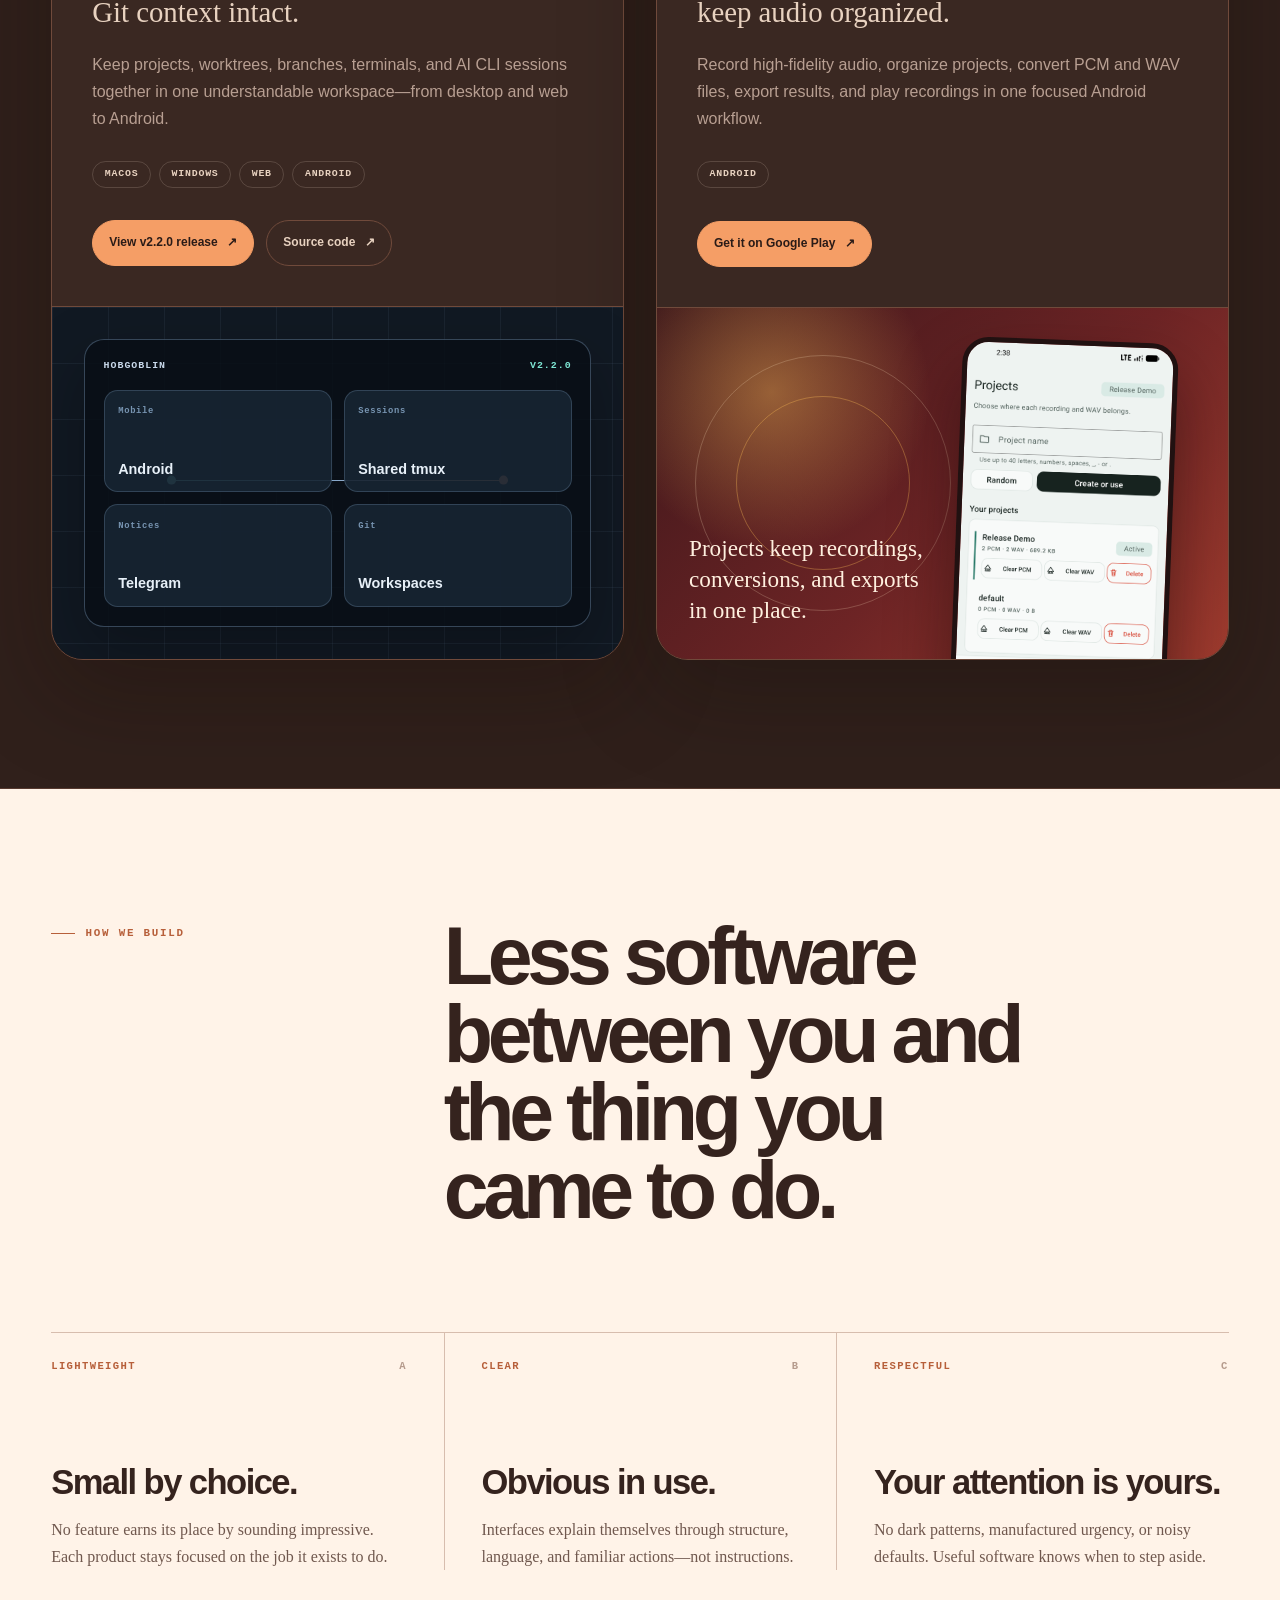
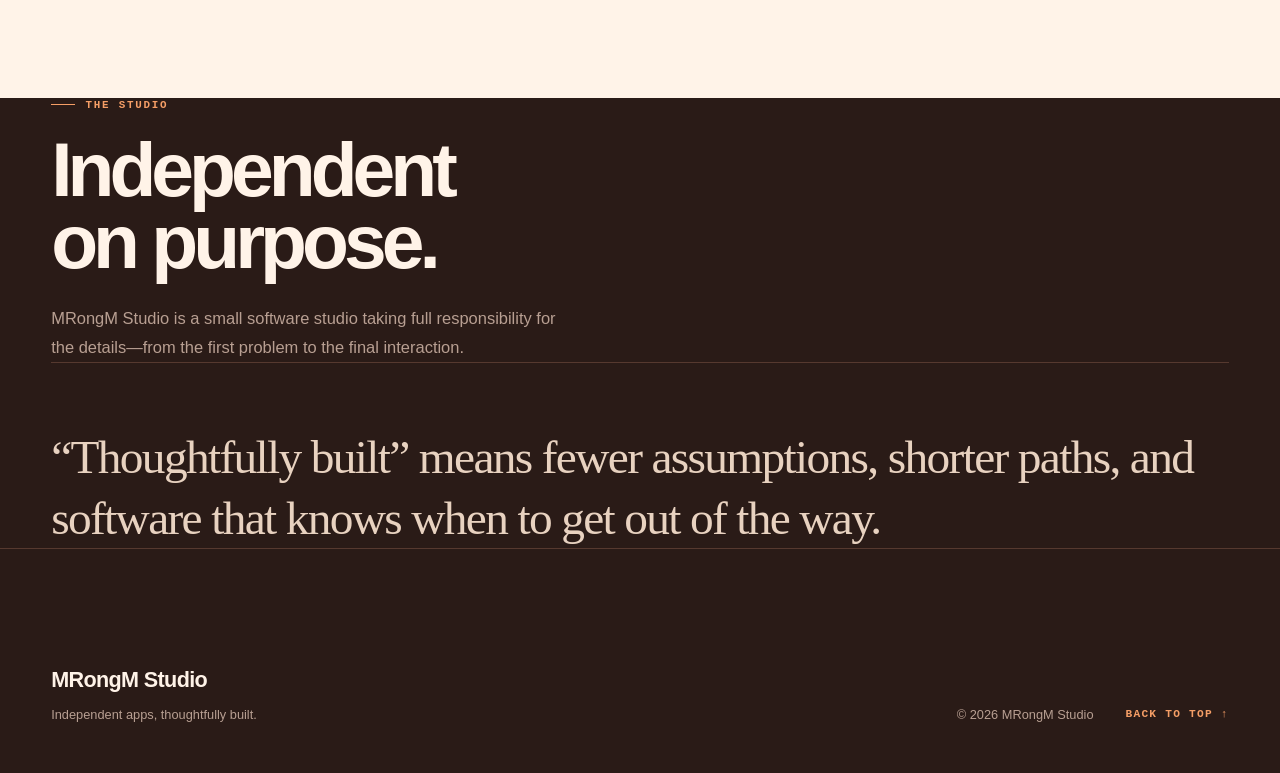
==== commit 1c19e14c: "feat(site): showcase products with bilingual navigation - present Hobgoblin v2.2.0 and AudioLoop wit" ====
--- a/index.html
+++ b/index.html
@@ -5,31 +5,39 @@
   <meta name="viewport" content="width=device-width, initial-scale=1">
   <meta name="theme-color" content="#2A1B17">
   <meta name="color-scheme" content="dark light">
-  <meta name="description" content="MRongM Studio builds lightweight, clear, and respectful independent apps.">
+  <meta name="description" content="MRongM Studio builds focused independent software, including Hobgoblin and AudioLoop." data-i18n-content="meta.description">
   <meta property="og:type" content="website">
-  <meta property="og:title" content="MRongM Studio — Independent software studio">
-  <meta property="og:description" content="Useful software, tuned with care.">
+  <meta property="og:title" content="MRongM Studio — Independent apps and developer tools" data-i18n-content="meta.ogTitle">
+  <meta property="og:description" content="Independent apps and developer tools, thoughtfully built." data-i18n-content="meta.ogDescription">
   <meta property="og:image" content="resource/mrongm-header.png">
   <link rel="icon" href="resource/mrongm-developer-icon.svg" type="image/svg+xml">
   <link rel="apple-touch-icon" href="resource/mrongm-developer-icon.png">
   <link rel="stylesheet" href="styles.css">
-  <title>MRongM Studio — Independent software studio</title>
+  <script type="module" src="scripts/i18n.mjs"></script>
+  <title data-i18n="meta.title">MRongM Studio — Independent apps and developer tools</title>
 </head>
 <body id="top">
-  <a class="skip-link" href="#main-content">Skip to content</a>
+  <a class="skip-link" href="#main-content" data-i18n="a11y.skip">Skip to content</a>
 
   <header class="site-header">
     <div class="site-header__inner">
-      <a class="brand" href="#top" aria-label="MRongM Studio home">
+      <a class="brand" href="#top" aria-label="MRongM Studio home" data-i18n-aria-label="a11y.brandHome">
         <img class="brand__mark" src="resource/mrongm-developer-icon.svg" alt="" width="36" height="36">
         <span class="brand__name">MRongM Studio</span>
       </a>
 
-      <nav class="site-nav" aria-label="Primary navigation">
-        <a href="#work">Work</a>
-        <a href="#principles">Principles</a>
-        <a href="#studio">Studio</a>
-      </nav>
+      <div class="site-header__tools">
+        <nav class="site-nav" aria-label="Primary navigation" data-i18n-aria-label="a11y.primaryNavigation">
+          <a href="#products" data-i18n="nav.products">Products</a>
+          <a href="#principles" data-i18n="nav.principles">Principles</a>
+          <a href="#studio" data-i18n="nav.studio">Studio</a>
+        </nav>
+
+        <div class="language-switcher" data-language-switcher role="group" aria-label="Language selection" data-i18n-aria-label="a11y.languageSelection" hidden>
+          <button type="button" data-language="en" lang="en" aria-label="Switch to English" aria-pressed="true">EN</button>
+          <button type="button" data-language="zh-CN" lang="zh-CN" aria-label="切换到简体中文" aria-pressed="false">中文</button>
+        </div>
+      </div>
     </div>
   </header>
 
@@ -37,18 +45,18 @@
     <section class="hero" aria-labelledby="hero-title">
       <div class="hero__inner">
         <div class="hero__copy">
-          <p class="eyebrow hero__eyebrow">Independent software studio</p>
-          <h1 id="hero-title">Useful software,<br><span>tuned with care.</span></h1>
-          <p class="hero__intro">MRongM Studio builds focused apps that stay lightweight, feel clear, and respect the people using them.</p>
+          <p class="eyebrow hero__eyebrow" data-i18n="hero.eyebrow">Independent software studio</p>
+          <h1 id="hero-title"><span class="hero__title-lead" data-i18n="hero.titleLead">Useful software,</span><br><span class="hero__title-accent" data-i18n="hero.titleAccent">tuned with care.</span></h1>
+          <p class="hero__intro" data-i18n="hero.intro">MRongM Studio builds focused apps that stay lightweight, feel clear, and respect the people using them.</p>
 
           <div class="hero__actions">
-            <a class="button button--primary" href="#work">
-              <span>Explore AudioLoop</span>
+            <a class="button button--primary" href="#products">
+              <span data-i18n="hero.explore">Explore products</span>
               <svg aria-hidden="true" viewBox="0 0 20 20" width="18" height="18">
                 <path d="M4 10h11M11 6l4 4-4 4" fill="none" stroke="currentColor" stroke-linecap="round" stroke-linejoin="round" stroke-width="1.6"/>
               </svg>
             </a>
-            <p class="studio-status"><span aria-hidden="true"></span>Building independently</p>
+            <p class="studio-status"><span class="status-dot" aria-hidden="true"></span><span data-i18n="hero.status">Building independently</span></p>
           </div>
         </div>
 
@@ -70,18 +78,18 @@
               <g transform="translate(217 61)">
                 <rect width="142" height="142" rx="32"/>
                 <path d="M43 71h56M71 43v56"/>
-                <text x="71" y="168" text-anchor="middle">BUILD</text>
+                <text x="71" y="168" text-anchor="middle" data-i18n="hero.build">BUILD</text>
               </g>
               <g transform="translate(464 483)">
                 <rect width="142" height="142" rx="32"/>
                 <path d="M43 71h56"/>
                 <circle cx="71" cy="71" r="12"/>
-                <text x="71" y="168" text-anchor="middle">TUNE</text>
+                <text x="71" y="168" text-anchor="middle" data-i18n="hero.tune">TUNE</text>
               </g>
               <g transform="translate(618 213)">
                 <rect width="142" height="142" rx="32"/>
                 <path d="m40 72 20 20 43-48"/>
-                <text x="71" y="168" text-anchor="middle">SHIP</text>
+                <text x="71" y="168" text-anchor="middle" data-i18n="hero.ship">SHIP</text>
               </g>
             </g>
           </svg>
@@ -91,84 +99,121 @@
       </div>
     </section>
 
-    <section class="product-section" id="work" aria-labelledby="work-title">
-      <div class="section-inner product-section__inner">
-        <div class="product-copy">
-          <p class="eyebrow">Current work</p>
-          <h2 id="work-title">Keep the part<br>worth hearing.</h2>
-          <p>AudioLoop is a focused listening utility built around one simple idea: replay what matters without adding more noise.</p>
-
-          <dl class="product-facts">
-            <div>
-              <dt>Platform</dt>
-              <dd>Android</dd>
+    <section class="products-section" id="products" aria-labelledby="products-title">
+      <div class="section-inner">
+        <div class="products-heading">
+          <div>
+            <p class="eyebrow" data-i18n="products.eyebrow">Released products</p>
+            <h2 id="products-title" data-i18n="products.title">Built for focused work.</h2>
+          </div>
+          <p data-i18n="products.intro">Two different tools, shaped by the same preference for clear workflows, local control, and software that stays out of the way.</p>
+        </div>
+
+        <div class="products-grid" aria-label="Released products" data-i18n-aria-label="products.listLabel">
+          <article class="product-panel product-panel--hobgoblin" aria-labelledby="hobgoblin-title">
+            <div class="product-panel__body">
+              <div class="product-identity">
+                <img class="product-icon product-icon--hobgoblin" src="resource/products/hobgoblin/icon.svg" alt="" width="64" height="64">
+                <span class="product-code" aria-hidden="true">HG / 02</span>
+              </div>
+
+              <p class="product-status"><span class="status-dot" aria-hidden="true"></span><span data-i18n="hobgoblin.status">Latest release · v2.2.0</span></p>
+              <h3 id="hobgoblin-title">Hobgoblin</h3>
+              <p class="product-tagline" data-i18n="hobgoblin.tagline">AI workspaces that keep Git context intact.</p>
+              <p class="product-description" data-i18n="hobgoblin.description">Keep projects, worktrees, branches, terminals, and AI CLI sessions together in one understandable workspace—from desktop and web to Android.</p>
+
+              <ul class="product-platforms" aria-label="Hobgoblin platforms" data-i18n-aria-label="hobgoblin.platformsLabel">
+                <li>macOS</li>
+                <li>Windows</li>
+                <li>Web</li>
+                <li>Android</li>
+              </ul>
+
+              <div class="product-actions">
+                <a class="product-link product-link--primary" href="https://github.com/MRongM/hobgoblin/releases/tag/v2.2.0">
+                  <span data-i18n="hobgoblin.releaseAction">View v2.2.0 release</span>
+                  <span aria-hidden="true">↗</span>
+                </a>
+                <a class="product-link" href="https://github.com/MRongM/hobgoblin">
+                  <span data-i18n="hobgoblin.sourceAction">Source code</span>
+                  <span aria-hidden="true">↗</span>
+                </a>
+              </div>
             </div>
-            <div>
-              <dt>Type</dt>
-              <dd>Focused utility</dd>
+
+            <div class="product-visual product-visual--hobgoblin" aria-hidden="true">
+              <div class="release-map">
+                <div class="release-map__header">
+                  <span>Hobgoblin</span>
+                  <span>v2.2.0</span>
+                </div>
+                <div class="release-map__path"></div>
+                <ol>
+                  <li><span data-i18n="hobgoblin.map.mobile">Mobile</span><strong>Android</strong></li>
+                  <li><span data-i18n="hobgoblin.map.sessions">Sessions</span><strong data-i18n="hobgoblin.map.sharedTmux">Shared tmux</strong></li>
+                  <li><span data-i18n="hobgoblin.map.notices">Notices</span><strong>Telegram</strong></li>
+                  <li><span>Git</span><strong data-i18n="hobgoblin.map.workspaces">Workspaces</strong></li>
+                </ol>
+              </div>
             </div>
-            <div>
-              <dt>Status</dt>
-              <dd>In development</dd>
+          </article>
+
+          <article class="product-panel product-panel--audioloop" aria-labelledby="audioloop-title">
+            <div class="product-panel__body">
+              <div class="product-identity">
+                <img class="product-icon" src="resource/products/audioloop/icon.png" alt="" width="64" height="64">
+                <span class="product-code" aria-hidden="true">AL / 01</span>
+              </div>
+
+              <p class="product-status"><span class="status-dot" aria-hidden="true"></span><span data-i18n="audioloop.status">Available on Google Play</span></p>
+              <h3 id="audioloop-title">AudioLoop</h3>
+              <p class="product-tagline" data-i18n="audioloop.tagline">Capture, convert, and keep audio organized.</p>
+              <p class="product-description" data-i18n="audioloop.description">Record high-fidelity audio, organize projects, convert PCM and WAV files, export results, and play recordings in one focused Android workflow.</p>
+
+              <ul class="product-platforms" aria-label="AudioLoop platforms" data-i18n-aria-label="audioloop.platformsLabel">
+                <li>Android</li>
+              </ul>
+
+              <div class="product-actions">
+                <a class="product-link product-link--primary" href="https://play.google.com/store/apps/details?id=com.mrongm.audioloop">
+                  <span data-i18n="audioloop.playAction">Get it on Google Play</span>
+                  <span aria-hidden="true">↗</span>
+                </a>
+              </div>
             </div>
-          </dl>
-        </div>
-
-        <article class="product-card" aria-label="AudioLoop product preview">
-          <div class="product-card__header">
-            <span class="app-symbol" aria-hidden="true">
-              <svg viewBox="0 0 48 48" width="34" height="34">
-                <path d="M36 19a13 13 0 0 0-22-5l-3 3m0 0v-8m0 8h8M12 29a13 13 0 0 0 22 5l3-3m0 0v8m0-8h-8" fill="none" stroke="currentColor" stroke-linecap="round" stroke-linejoin="round" stroke-width="3"/>
-              </svg>
-            </span>
-            <p class="release-status"><span aria-hidden="true"></span>Coming to Google Play</p>
-          </div>
-
-          <div class="audio-mark" aria-hidden="true">
-            <span style="--level: 28%"></span>
-            <span style="--level: 52%"></span>
-            <span style="--level: 82%"></span>
-            <span style="--level: 58%"></span>
-            <span style="--level: 100%"></span>
-            <span style="--level: 68%"></span>
-            <span style="--level: 88%"></span>
-            <span style="--level: 46%"></span>
-            <span style="--level: 30%"></span>
-          </div>
-
-          <div class="product-card__footer">
-            <div>
-              <p class="product-card__name">AudioLoop</p>
-              <p>Focused listening, without the clutter.</p>
-            </div>
-            <span class="product-card__code" aria-hidden="true">AL / 01</span>
-          </div>
-        </article>
+
+            <figure class="product-visual product-visual--audioloop">
+              <div class="audioloop-orbit" aria-hidden="true"></div>
+              <img class="audioloop-screen" src="resource/products/audioloop/projects.png" alt="AudioLoop Projects screen on Android" data-i18n-alt="audioloop.screenAlt" width="1080" height="1920" loading="lazy">
+              <figcaption data-i18n="audioloop.caption">Projects keep recordings, conversions, and exports in one place.</figcaption>
+            </figure>
+          </article>
+        </div>
       </div>
     </section>
 
     <section class="principles-section" id="principles" aria-labelledby="principles-title">
       <div class="section-inner">
         <div class="section-heading">
-          <p class="eyebrow eyebrow--dark">How we build</p>
-          <h2 id="principles-title">Less software between you and the thing you came to do.</h2>
+          <p class="eyebrow eyebrow--dark" data-i18n="principles.eyebrow">How we build</p>
+          <h2 id="principles-title" data-i18n="principles.title">Less software between you and the thing you came to do.</h2>
         </div>
 
         <ol class="principles-list">
           <li>
-            <p class="principle-label"><span>Lightweight</span><span aria-hidden="true">A</span></p>
-            <h3>Small by choice.</h3>
-            <p>No feature earns its place by sounding impressive. The product stays focused on the job it exists to do.</p>
+            <p class="principle-label"><span data-i18n="principles.lightweight.label">Lightweight</span><span aria-hidden="true">A</span></p>
+            <h3 data-i18n="principles.lightweight.title">Small by choice.</h3>
+            <p data-i18n="principles.lightweight.body">No feature earns its place by sounding impressive. Each product stays focused on the job it exists to do.</p>
           </li>
           <li>
-            <p class="principle-label"><span>Clear</span><span aria-hidden="true">B</span></p>
-            <h3>Obvious in use.</h3>
-            <p>Interfaces explain themselves through structure, language, and familiar actions—not instructions.</p>
+            <p class="principle-label"><span data-i18n="principles.clear.label">Clear</span><span aria-hidden="true">B</span></p>
+            <h3 data-i18n="principles.clear.title">Obvious in use.</h3>
+            <p data-i18n="principles.clear.body">Interfaces explain themselves through structure, language, and familiar actions—not instructions.</p>
           </li>
           <li>
-            <p class="principle-label"><span>Respectful</span><span aria-hidden="true">C</span></p>
-            <h3>Your attention is yours.</h3>
-            <p>No dark patterns, manufactured urgency, or noisy defaults. Useful software knows when to step aside.</p>
+            <p class="principle-label"><span data-i18n="principles.respectful.label">Respectful</span><span aria-hidden="true">C</span></p>
+            <h3 data-i18n="principles.respectful.title">Your attention is yours.</h3>
+            <p data-i18n="principles.respectful.body">No dark patterns, manufactured urgency, or noisy defaults. Useful software knows when to step aside.</p>
           </li>
         </ol>
       </div>
@@ -177,13 +222,13 @@
     <section class="studio-section" id="studio" aria-labelledby="studio-title">
       <div class="section-inner studio-section__inner">
         <div class="studio-copy">
-          <p class="eyebrow">The studio</p>
-          <h2 id="studio-title">Independent<br>on purpose.</h2>
-          <p>MRongM Studio is a small software studio taking full responsibility for the details—from the first problem to the final interaction.</p>
+          <p class="eyebrow" data-i18n="studio.eyebrow">The studio</p>
+          <h2 id="studio-title"><span data-i18n="studio.titleLead">Independent</span><br><span data-i18n="studio.titleAccent">on purpose.</span></h2>
+          <p data-i18n="studio.body">MRongM Studio is a small software studio taking full responsibility for the details—from the first problem to the final interaction.</p>
         </div>
 
         <blockquote>
-          <p>“Thoughtfully built” means fewer assumptions, shorter paths, and software that knows when to get out of the way.</p>
+          <p data-i18n="studio.quote">“Thoughtfully built” means fewer assumptions, shorter paths, and software that knows when to get out of the way.</p>
         </blockquote>
       </div>
     </section>
@@ -193,11 +238,11 @@
     <div class="site-footer__inner">
       <div>
         <p class="site-footer__brand">MRongM Studio</p>
-        <p>Independent apps, thoughtfully built.</p>
+        <p data-i18n="footer.tagline">Independent apps, thoughtfully built.</p>
       </div>
       <div class="site-footer__meta">
-        <p>© 2026 MRongM Studio</p>
-        <a href="#top">Back to top <span aria-hidden="true">↑</span></a>
+        <p data-i18n="footer.copyright">© 2026 MRongM Studio</p>
+        <a href="#top"><span data-i18n="footer.backToTop">Back to top</span> <span aria-hidden="true">↑</span></a>
       </div>
     </div>
   </footer>
--- a/styles.css
+++ b/styles.css
@@ -64,7 +64,8 @@
   margin: 0;
 }
 
-a:focus-visible {
+a:focus-visible,
+button:focus-visible {
   outline: 0.18rem solid var(--color-mint);
   outline-offset: 0.3rem;
   border-radius: 0.2rem;
@@ -138,6 +139,12 @@
   font-size: 1rem;
 }
 
+.site-header__tools {
+  display: flex;
+  align-items: center;
+  gap: clamp(1.25rem, 3vw, 2.5rem);
+}
+
 .site-nav {
   display: flex;
   align-items: center;
@@ -169,6 +176,42 @@
   transition: transform var(--transition-fast);
 }
 
+.language-switcher {
+  display: inline-flex;
+  align-items: center;
+  gap: 0.15rem;
+  padding: 0.18rem;
+  border: 1px solid rgba(232, 210, 192, 0.24);
+  border-radius: 999px;
+  background: rgba(58, 40, 34, 0.86);
+}
+
+.language-switcher[hidden] {
+  display: none;
+}
+
+.language-switcher button {
+  min-width: 2.25rem;
+  min-height: 1.8rem;
+  padding: 0.28rem 0.52rem;
+  border: 0;
+  border-radius: 999px;
+  background: transparent;
+  color: var(--color-muted);
+  cursor: pointer;
+  font-family: ui-monospace, "SFMono-Regular", Menlo, Consolas, monospace;
+  font-size: 0.62rem;
+  font-weight: 800;
+  letter-spacing: 0.05em;
+  line-height: 1;
+  transition: background var(--transition-fast), color var(--transition-fast);
+}
+
+.language-switcher button[aria-pressed="true"] {
+  background: var(--color-clay);
+  color: var(--color-ember);
+}
+
 .hero {
   border-bottom: 1px solid var(--color-rule);
 }
@@ -214,7 +257,7 @@
 }
 
 .hero h1,
-.product-copy h2,
+.products-heading h2,
 .section-heading h2,
 .studio-copy h2 {
   font-family: "Helvetica Neue", Helvetica, Arial, sans-serif;
@@ -229,7 +272,7 @@
   line-height: 0.88;
 }
 
-.hero h1 span {
+.hero h1 .hero__title-accent {
   color: var(--color-clay);
 }
 
@@ -273,7 +316,7 @@
 }
 
 .studio-status,
-.release-status {
+.product-status {
   display: flex;
   align-items: center;
   gap: 0.6rem;
@@ -289,8 +332,8 @@
   color: var(--color-muted);
 }
 
-.studio-status span,
-.release-status span {
+.studio-status .status-dot,
+.product-status .status-dot {
   width: 0.48rem;
   height: 0.48rem;
   flex: 0 0 auto;
@@ -387,38 +430,47 @@
   letter-spacing: 0.13em;
 }
 
-.product-section,
+.products-section,
 .principles-section,
 .studio-section {
   scroll-margin-top: 4.75rem;
 }
 
-.product-section {
+.products-section {
   background: #30201b;
   border-bottom: 1px solid var(--color-rule);
 }
 
-.product-section__inner,
-.studio-section__inner {
+.products-section .section-inner {
+  padding-block: var(--section-space);
+}
+
+.products-heading {
   display: grid;
   grid-template-columns: repeat(12, minmax(0, 1fr));
-  align-items: center;
-  gap: clamp(2.5rem, 6vw, 6rem);
-  padding-block: var(--section-space);
-}
-
-.product-copy {
-  grid-column: 1 / span 5;
-}
-
-.product-copy h2,
+  align-items: end;
+  gap: 2rem;
+}
+
+.products-heading > div {
+  grid-column: 1 / span 7;
+}
+
+.products-heading > p {
+  grid-column: 8 / -1;
+  max-width: 31rem;
+  color: var(--color-muted);
+  font-size: 1.03rem;
+  line-height: 1.75;
+}
+
+.products-heading h2,
 .studio-copy h2 {
   margin-top: 1.3rem;
   font-size: clamp(3.2rem, 6vw, 5.7rem);
   line-height: 0.94;
 }
 
-.product-copy > p:last-of-type,
 .studio-copy > p:last-of-type {
   max-width: 32rem;
   margin-top: 1.7rem;
@@ -427,151 +479,320 @@
   line-height: 1.75;
 }
 
-.product-facts {
+.products-grid {
+  margin-top: clamp(3rem, 7vw, 5.5rem);
   display: grid;
-  grid-template-columns: repeat(3, 1fr);
-  margin-top: 3rem;
-  border-top: 1px solid var(--color-rule);
-}
-
-.product-facts div {
+  grid-template-columns: repeat(2, minmax(0, 1fr));
+  align-items: stretch;
+  gap: clamp(1.25rem, 3vw, 2rem);
+}
+
+.product-panel {
   min-width: 0;
-  padding: 1rem 0.5rem 0 0;
-}
-
-.product-facts dt {
-  color: #987c6f;
-  font-family: ui-monospace, "SFMono-Regular", Menlo, Consolas, monospace;
-  font-size: 0.6rem;
-  font-weight: 700;
-  letter-spacing: 0.11em;
-  text-transform: uppercase;
-}
-
-.product-facts dd {
-  margin-top: 0.25rem;
-  color: var(--color-dust);
-  font-size: 0.83rem;
-  line-height: 1.35;
-}
-
-.product-card {
-  position: relative;
-  grid-column: 7 / -1;
-  min-height: clamp(27rem, 46vw, 35rem);
-  padding: clamp(1.5rem, 4vw, 2.7rem);
   display: flex;
   flex-direction: column;
-  justify-content: space-between;
   overflow: hidden;
   border: 1px solid #704a3b;
   border-radius: var(--radius-large);
-  background-color: var(--color-kiln);
+  background: var(--color-kiln);
+  box-shadow: 0 2rem 6rem rgba(18, 10, 8, 0.28);
+}
+
+.product-panel__body {
+  flex: 1;
+  padding: clamp(1.5rem, 3.5vw, 2.5rem);
+  display: flex;
+  flex-direction: column;
+}
+
+.product-identity {
+  display: flex;
+  align-items: center;
+  justify-content: space-between;
+  gap: 1rem;
+}
+
+.product-icon {
+  width: 4rem;
+  height: 4rem;
+  flex: 0 0 auto;
+  border: 1px solid rgba(232, 210, 192, 0.16);
+  border-radius: 1rem;
+  object-fit: cover;
+  box-shadow: 0 1rem 2.5rem rgba(18, 10, 8, 0.24);
+}
+
+.product-icon--hobgoblin {
+  padding: 0.36rem;
+  background: #0e1620;
+}
+
+.product-code,
+.product-status {
+  font-family: ui-monospace, "SFMono-Regular", Menlo, Consolas, monospace;
+  font-weight: 700;
+  text-transform: uppercase;
+}
+
+.product-code {
+  color: #94766a;
+  font-size: 0.63rem;
+  letter-spacing: 0.12em;
+}
+
+.product-status {
+  margin-top: 2rem;
+  color: var(--color-clay);
+}
+
+.product-panel h3 {
+  margin-top: 0.9rem;
+  font-family: "Helvetica Neue", Helvetica, Arial, sans-serif;
+  font-size: clamp(2.7rem, 5vw, 4.4rem);
+  font-weight: 700;
+  letter-spacing: -0.06em;
+  line-height: 0.92;
+}
+
+.product-tagline {
+  max-width: 21ch;
+  margin-top: 1rem;
+  color: var(--color-dust);
+  font-family: "Iowan Old Style", Baskerville, Georgia, serif;
+  font-size: clamp(1.3rem, 2.4vw, 1.8rem);
+  line-height: 1.3;
+}
+
+.product-description {
+  max-width: 34rem;
+  margin-top: 1.25rem;
+  color: var(--color-muted);
+  line-height: 1.7;
+}
+
+.product-platforms {
+  margin: 1.75rem 0 0;
+  padding: 0;
+  display: flex;
+  flex-wrap: wrap;
+  gap: 0.5rem;
+  list-style: none;
+}
+
+.product-platforms li {
+  padding: 0.42rem 0.72rem;
+  border: 1px solid rgba(232, 210, 192, 0.18);
+  border-radius: 999px;
+  color: var(--color-dust);
+  font-family: ui-monospace, "SFMono-Regular", Menlo, Consolas, monospace;
+  font-size: 0.62rem;
+  font-weight: 700;
+  letter-spacing: 0.08em;
+  line-height: 1.2;
+  text-transform: uppercase;
+}
+
+.product-actions {
+  margin-top: auto;
+  padding-top: 2rem;
+  display: flex;
+  flex-wrap: wrap;
+  gap: 0.75rem;
+}
+
+.product-link {
+  min-height: 2.85rem;
+  display: inline-flex;
+  align-items: center;
+  justify-content: center;
+  gap: 0.6rem;
+  padding: 0.72rem 1rem;
+  border: 1px solid #704a3b;
+  border-radius: 999px;
+  color: var(--color-dust);
+  font-size: 0.75rem;
+  font-weight: 800;
+  transition:
+    background var(--transition-fast),
+    border-color var(--transition-fast),
+    color var(--transition-fast),
+    transform var(--transition-fast);
+}
+
+.product-link--primary {
+  border-color: var(--color-clay);
+  background: var(--color-clay);
+  color: var(--color-ember);
+}
+
+.product-visual {
+  position: relative;
+  min-height: 22rem;
+  margin: 0;
+  overflow: hidden;
+  border-top: 1px solid #704a3b;
+}
+
+.product-visual--hobgoblin {
+  padding: clamp(1.2rem, 3vw, 2rem);
+  background-color: #111923;
   background-image:
-    linear-gradient(rgba(245, 158, 102, 0.065) 1px, transparent 1px),
-    linear-gradient(90deg, rgba(245, 158, 102, 0.065) 1px, transparent 1px);
-  background-size: 5rem 5rem;
-  box-shadow: 0 2rem 6rem rgba(18, 10, 8, 0.28);
-}
-
-.product-card::after {
+    linear-gradient(rgba(133, 169, 207, 0.08) 1px, transparent 1px),
+    linear-gradient(90deg, rgba(133, 169, 207, 0.08) 1px, transparent 1px);
+  background-size: 3.5rem 3.5rem;
+}
+
+.release-map {
+  position: relative;
+  height: 100%;
+  min-height: 18rem;
+  padding: 1.15rem;
+  overflow: hidden;
+  border: 1px solid rgba(151, 186, 224, 0.32);
+  border-radius: 1.25rem;
+  background: rgba(8, 14, 21, 0.82);
+  box-shadow: 0 1.5rem 4rem rgba(0, 0, 0, 0.28);
+}
+
+.release-map__header {
+  position: relative;
+  z-index: 2;
+  display: flex;
+  justify-content: space-between;
+  gap: 1rem;
+  color: #c9d9eb;
+  font-family: ui-monospace, "SFMono-Regular", Menlo, Consolas, monospace;
+  font-size: 0.62rem;
+  font-weight: 700;
+  letter-spacing: 0.1em;
+  text-transform: uppercase;
+}
+
+.release-map__header span:last-child {
+  color: #7ee7d5;
+}
+
+.release-map__path {
   position: absolute;
-  inset: 1rem;
-  border: 1px solid rgba(232, 210, 192, 0.08);
-  border-radius: calc(var(--radius-large) - 0.7rem);
+  z-index: 0;
+  top: 49%;
+  right: 17%;
+  left: 17%;
+  height: 1px;
+  background: linear-gradient(90deg, #7ee7d5, #85a9cf 48%, #f59e66);
+}
+
+.release-map__path::before,
+.release-map__path::after {
+  position: absolute;
+  top: 50%;
+  width: 0.55rem;
+  height: 0.55rem;
+  transform: translateY(-50%);
+  border-radius: 50%;
   content: "";
-  pointer-events: none;
-}
-
-.product-card__header,
-.product-card__footer {
+}
+
+.release-map__path::before {
+  left: -0.25rem;
+  background: #7ee7d5;
+}
+
+.release-map__path::after {
+  right: -0.25rem;
+  background: #f59e66;
+}
+
+.release-map ol {
   position: relative;
   z-index: 1;
-  display: flex;
-  align-items: center;
+  height: calc(100% - 2rem);
+  margin: 1rem 0 0;
+  padding: 0;
+  display: grid;
+  grid-template-columns: repeat(2, minmax(0, 1fr));
+  gap: 0.75rem;
+  list-style: none;
+}
+
+.release-map li {
+  min-width: 0;
+  padding: 0.85rem;
+  display: flex;
+  flex-direction: column;
   justify-content: space-between;
-  gap: 1.5rem;
-}
-
-.app-symbol {
-  width: 4.75rem;
-  height: 4.75rem;
+  gap: 1.2rem;
+  border: 1px solid rgba(151, 186, 224, 0.22);
+  border-radius: 0.85rem;
+  background: rgba(23, 36, 50, 0.92);
+  color: #e7f0f8;
+}
+
+.release-map li span {
+  color: #7895b2;
+  font-family: ui-monospace, "SFMono-Regular", Menlo, Consolas, monospace;
+  font-size: 0.55rem;
+  font-weight: 700;
+  letter-spacing: 0.08em;
+}
+
+.release-map li strong {
+  overflow-wrap: anywhere;
+  font-size: clamp(0.76rem, 1.5vw, 0.9rem);
+  line-height: 1.2;
+}
+
+.product-visual--audioloop {
+  min-height: 22rem;
   display: grid;
   place-items: center;
-  border: 1px solid #714a3d;
-  border-radius: 1.35rem;
-  background: var(--color-ember);
-  color: var(--color-clay);
-  box-shadow: 0 1rem 2.5rem rgba(18, 10, 8, 0.24);
-}
-
-.release-status {
-  max-width: 12rem;
-  justify-content: flex-end;
-  color: var(--color-clay);
-  text-align: right;
-}
-
-.audio-mark {
-  position: relative;
-  z-index: 1;
-  min-height: 10rem;
-  display: flex;
-  align-items: center;
-  justify-content: center;
-  gap: clamp(0.45rem, 1.15vw, 0.85rem);
-}
-
-.audio-mark::before,
-.audio-mark::after {
+  background:
+    radial-gradient(circle at 20% 24%, rgba(251, 190, 87, 0.42), transparent 30%),
+    linear-gradient(135deg, #3d171b, #6d2425 55%, #9f3b2e);
+}
+
+.audioloop-orbit {
   position: absolute;
-  width: clamp(14rem, 29vw, 23rem);
-  height: clamp(14rem, 29vw, 23rem);
-  border: 1px solid rgba(245, 158, 102, 0.2);
+  top: 50%;
+  left: 29%;
+  width: 16rem;
+  height: 16rem;
+  transform: translate(-50%, -50%);
+  border: 1px solid rgba(255, 232, 197, 0.22);
   border-radius: 50%;
+}
+
+.audioloop-orbit::after {
+  position: absolute;
+  inset: 2.5rem;
+  border: 1px solid rgba(251, 190, 87, 0.35);
+  border-radius: inherit;
   content: "";
 }
 
-.audio-mark::after {
-  width: clamp(10rem, 21vw, 16rem);
-  height: clamp(10rem, 21vw, 16rem);
-  border-color: rgba(94, 234, 212, 0.12);
-}
-
-.audio-mark span {
-  position: relative;
-  z-index: 1;
-  width: clamp(0.25rem, 0.48vw, 0.42rem);
-  height: var(--level);
-  max-height: 7.5rem;
-  min-height: 1.2rem;
-  border-radius: 999px;
-  background: var(--color-clay);
-}
-
-.audio-mark span:nth-child(5) {
-  background: var(--color-mint);
-}
-
-.product-card__name {
-  color: var(--color-porcelain);
-  font-family: "Helvetica Neue", Helvetica, Arial, sans-serif;
-  font-size: 1.25rem;
-  font-weight: 700;
-  letter-spacing: -0.035em;
-}
-
-.product-card__name + p {
-  margin-top: 0.25rem;
-  color: var(--color-muted);
-  font-size: 0.8rem;
-}
-
-.product-card__code {
-  color: #94766a;
-  font-family: ui-monospace, "SFMono-Regular", Menlo, Consolas, monospace;
-  font-size: 0.63rem;
-  letter-spacing: 0.12em;
+.audioloop-screen {
+  position: absolute;
+  z-index: 2;
+  top: 2rem;
+  right: clamp(1.8rem, 5vw, 3.5rem);
+  width: min(42%, 13.5rem);
+  height: auto;
+  transform: rotate(2.2deg);
+  border: 0.35rem solid #211111;
+  border-radius: 1.65rem;
+  box-shadow: 0 2rem 4rem rgba(25, 7, 8, 0.48);
+}
+
+.product-visual--audioloop figcaption {
+  position: absolute;
+  z-index: 3;
+  right: 52%;
+  bottom: 2rem;
+  left: 2rem;
+  color: #fff0df;
+  font-family: "Iowan Old Style", Baskerville, Georgia, serif;
+  font-size: clamp(1.15rem, 2vw, 1.45rem);
+  line-height: 1.35;
 }
 
 .principles-section {
@@ -734,6 +955,11 @@
     color: var(--color-porcelain);
   }
 
+  .language-switcher button:not([aria-pressed="true"]):hover {
+    background: rgba(232, 210, 192, 0.08);
+    color: var(--color-porcelain);
+  }
+
   .site-nav a:hover::after {
     transform: scaleX(1);
     transform-origin: left;
@@ -746,6 +972,17 @@
 
   .button--primary:hover svg {
     transform: translateX(0.2rem);
+  }
+
+  .product-link:hover {
+    transform: translateY(-0.12rem);
+    border-color: var(--color-clay);
+    color: var(--color-porcelain);
+  }
+
+  .product-link--primary:hover {
+    background: var(--color-porcelain);
+    color: var(--color-ember);
   }
 }
 
@@ -760,25 +997,34 @@
     opacity: 0.7;
   }
 
-  .product-section__inner,
   .studio-section__inner {
     gap: 3rem;
   }
 
-  .product-copy,
   .studio-copy {
     grid-column: 1 / span 6;
   }
 
-  .product-card,
   .studio-section blockquote {
     grid-column: 7 / -1;
   }
+
+  .product-visual--audioloop figcaption {
+    right: 50%;
+  }
 }
 
 @media (max-width: 48rem) {
   .site-header__inner {
-    min-height: 4.25rem;
+    min-height: 6.4rem;
+    padding-block: 0.65rem;
+    display: grid;
+    grid-template-columns: minmax(0, 1fr) auto;
+    gap: 0.55rem 1rem;
+  }
+
+  .site-header__tools {
+    display: contents;
   }
 
   .brand__mark {
@@ -787,7 +1033,15 @@
   }
 
   .site-nav {
+    grid-row: 2;
+    grid-column: 1 / -1;
+    justify-content: space-between;
     gap: 0.85rem;
+  }
+
+  .language-switcher {
+    grid-row: 1;
+    grid-column: 2;
   }
 
   .site-nav a {
@@ -835,24 +1089,39 @@
     left: var(--gutter);
   }
 
-  .product-section,
+  .products-section,
   .principles-section,
   .studio-section {
-    scroll-margin-top: 4.25rem;
-  }
-
-  .product-section__inner,
+    scroll-margin-top: 6.4rem;
+  }
+
   .studio-section__inner {
     display: block;
   }
 
-  .product-card {
-    min-height: 30rem;
-    margin-top: 3.5rem;
-  }
-
-  .product-facts {
-    gap: 0.5rem;
+  .products-heading {
+    display: block;
+  }
+
+  .products-heading > p {
+    max-width: 34rem;
+    margin-top: 1.6rem;
+  }
+
+  .products-grid {
+    grid-template-columns: 1fr;
+  }
+
+  .product-panel__body {
+    padding: clamp(1.5rem, 7vw, 2.5rem);
+  }
+
+  .product-visual {
+    min-height: 22rem;
+  }
+
+  .audioloop-screen {
+    width: min(38%, 12rem);
   }
 
   .section-heading {
@@ -910,35 +1179,38 @@
     width: 100%;
   }
 
-  .product-facts {
-    grid-template-columns: 1fr;
-  }
-
-  .product-facts div {
-    display: flex;
-    justify-content: space-between;
-    gap: 1rem;
-    padding-block: 0.75rem;
-    border-bottom: 1px solid var(--color-rule);
-  }
-
-  .product-card {
-    min-height: 26rem;
-  }
-
-  .product-card__header,
-  .product-card__footer {
-    align-items: flex-start;
+  .product-actions {
+    align-items: stretch;
     flex-direction: column;
   }
 
-  .release-status {
-    justify-content: flex-start;
-    text-align: left;
-  }
-
-  .product-card__code {
-    display: none;
+  .product-link {
+    width: 100%;
+  }
+
+  .product-visual {
+    min-height: 18rem;
+  }
+
+  .release-map {
+    min-height: 15.5rem;
+  }
+
+  .release-map li {
+    padding: 0.65rem;
+  }
+
+  .audioloop-screen {
+    top: 1.5rem;
+    right: 1.25rem;
+    width: 42%;
+  }
+
+  .product-visual--audioloop figcaption {
+    right: 48%;
+    bottom: 1.4rem;
+    left: 1.25rem;
+    font-size: 1rem;
   }
 
   .site-footer__meta {
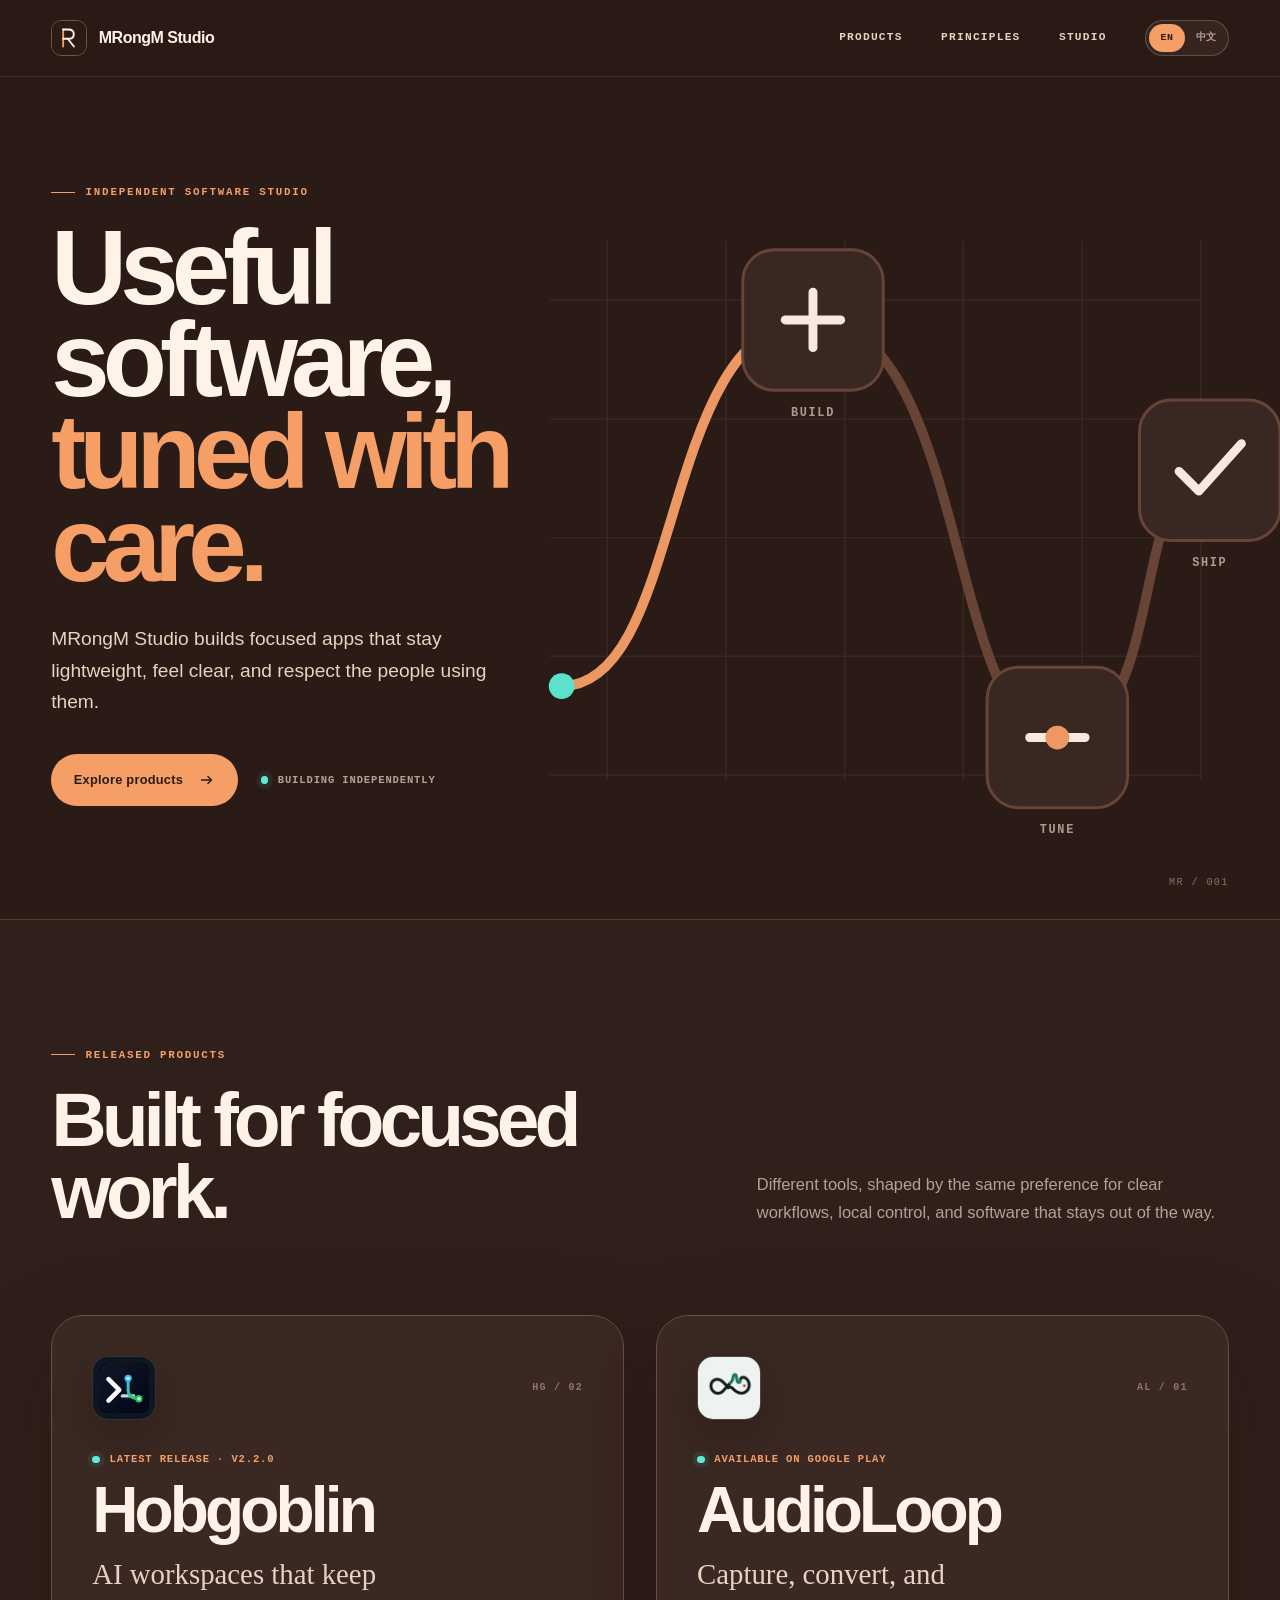
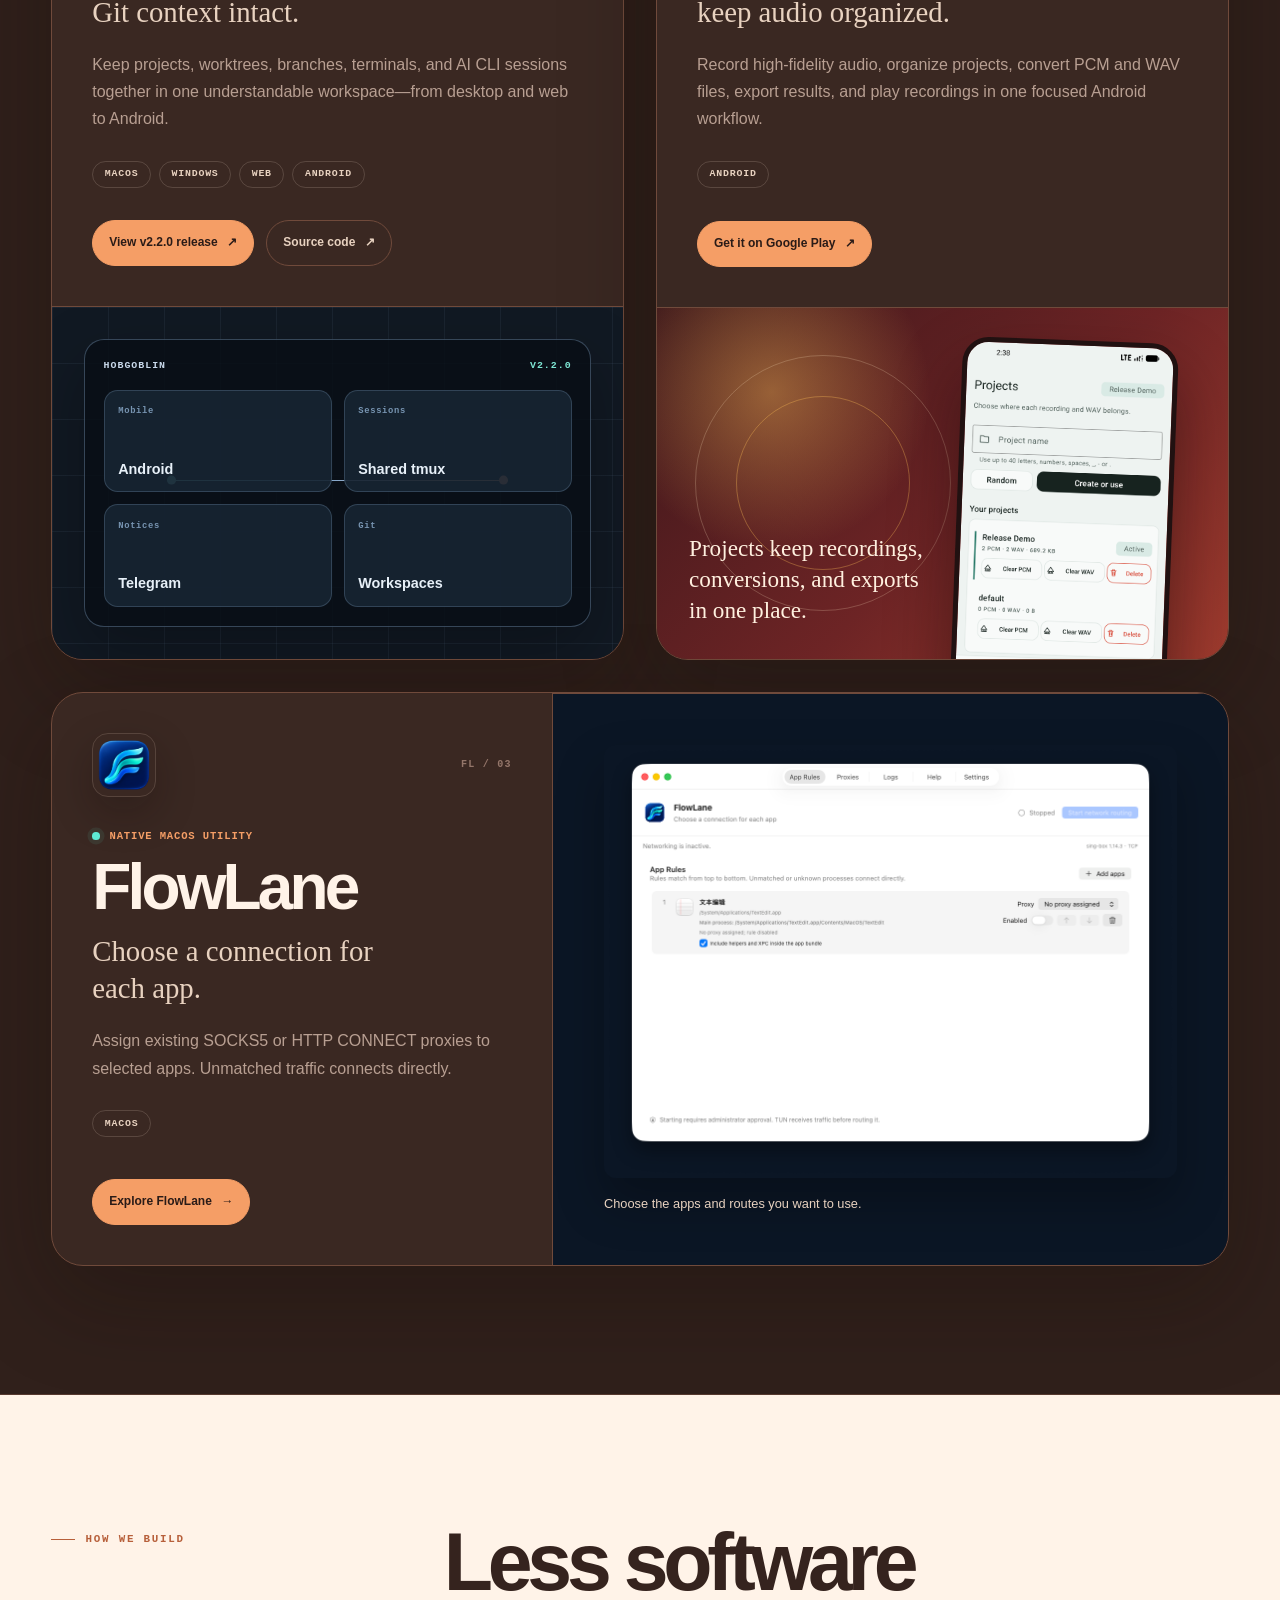
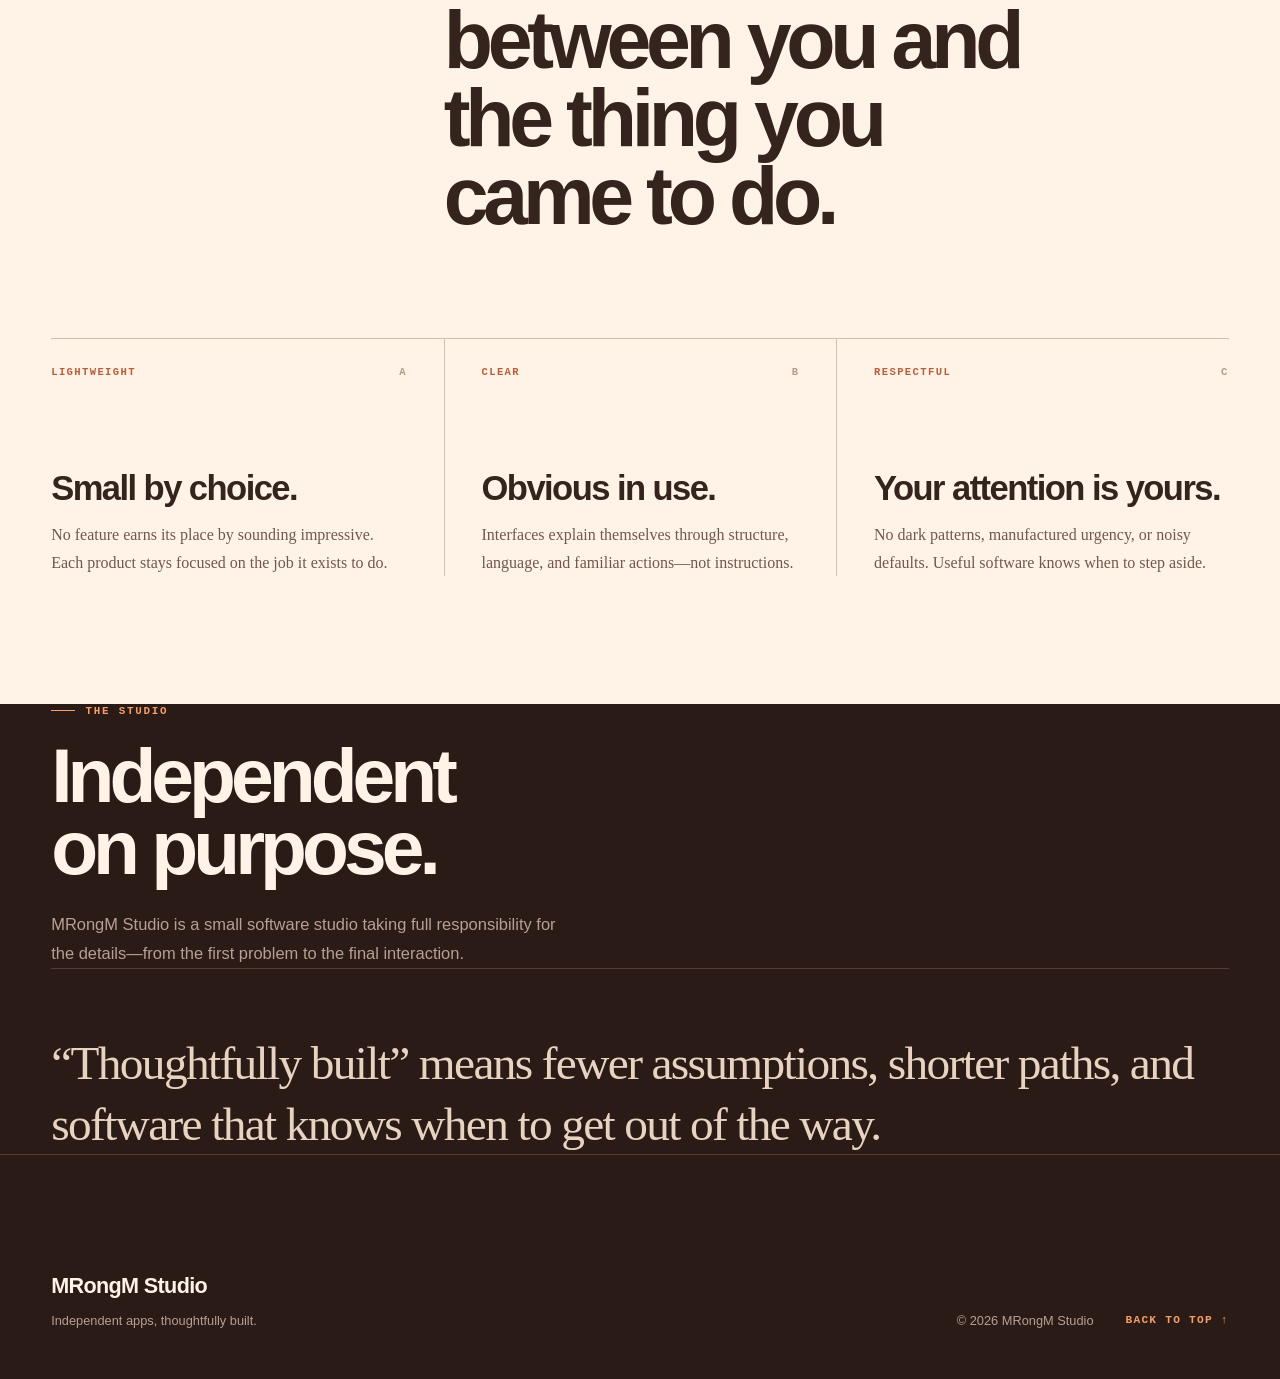
==== commit 8cc9bf3f: "feat(site): add FlowLane product page - expand the studio portfolio with a dedicated multilingual Fl" ====
--- a/index.html
+++ b/index.html
@@ -5,7 +5,7 @@
   <meta name="viewport" content="width=device-width, initial-scale=1">
   <meta name="theme-color" content="#2A1B17">
   <meta name="color-scheme" content="dark light">
-  <meta name="description" content="MRongM Studio builds focused independent software, including Hobgoblin and AudioLoop." data-i18n-content="meta.description">
+  <meta name="description" content="MRongM Studio builds focused independent software, including FlowLane, Hobgoblin and AudioLoop." data-i18n-content="meta.description">
   <meta property="og:type" content="website">
   <meta property="og:title" content="MRongM Studio — Independent apps and developer tools" data-i18n-content="meta.ogTitle">
   <meta property="og:description" content="Independent apps and developer tools, thoughtfully built." data-i18n-content="meta.ogDescription">
@@ -106,7 +106,7 @@
             <p class="eyebrow" data-i18n="products.eyebrow">Released products</p>
             <h2 id="products-title" data-i18n="products.title">Built for focused work.</h2>
           </div>
-          <p data-i18n="products.intro">Two different tools, shaped by the same preference for clear workflows, local control, and software that stays out of the way.</p>
+          <p data-i18n="products.intro">Different tools, shaped by the same preference for clear workflows, local control, and software that stays out of the way.</p>
         </div>
 
         <div class="products-grid" aria-label="Released products" data-i18n-aria-label="products.listLabel">
@@ -186,6 +186,25 @@
               <div class="audioloop-orbit" aria-hidden="true"></div>
               <img class="audioloop-screen" src="resource/products/audioloop/projects.png" alt="AudioLoop Projects screen on Android" data-i18n-alt="audioloop.screenAlt" width="1080" height="1920" loading="lazy">
               <figcaption data-i18n="audioloop.caption">Projects keep recordings, conversions, and exports in one place.</figcaption>
+            </figure>
+          </article>
+
+          <article class="product-panel product-panel--flowlane" aria-labelledby="flowlane-title">
+            <div class="product-panel__body">
+              <div class="product-identity">
+                <img class="product-icon" src="apps/flowlane/assets/flowlane.png" alt="" width="64" height="64">
+                <span class="product-code" aria-hidden="true">FL / 03</span>
+              </div>
+              <p class="product-status"><span class="status-dot" aria-hidden="true"></span><span data-i18n="flowlane.status">Native macOS utility</span></p>
+              <h3 id="flowlane-title">FlowLane</h3>
+              <p class="product-tagline" data-i18n="flowlane.tagline">Choose a connection for each app.</p>
+              <p class="product-description" data-i18n="flowlane.description">Assign existing SOCKS5 or HTTP CONNECT proxies to selected apps. Unmatched traffic connects directly.</p>
+              <ul class="product-platforms" aria-label="FlowLane platforms" data-i18n-aria-label="flowlane.platformsLabel"><li>macOS</li></ul>
+              <div class="product-actions"><a class="product-link product-link--primary" href="apps/flowlane/"><span data-i18n="flowlane.action">Explore FlowLane</span><span aria-hidden="true">→</span></a></div>
+            </div>
+            <figure class="product-visual product-visual--flowlane">
+              <img src="apps/flowlane/assets/flowlane-ui-en.png" alt="FlowLane application rules on macOS" data-i18n-alt="flowlane.screenAlt" loading="lazy">
+              <figcaption data-i18n="flowlane.caption">Choose the apps and routes you want to use.</figcaption>
             </figure>
           </article>
         </div>
--- a/styles.css
+++ b/styles.css
@@ -505,6 +505,37 @@
   flex-direction: column;
 }
 
+.product-panel--flowlane {
+  grid-column: 1 / -1;
+  display: grid;
+  grid-template-columns: minmax(0, 0.85fr) minmax(0, 1.15fr);
+}
+
+.product-visual--flowlane {
+  display: flex;
+  flex-direction: column;
+  justify-content: center;
+  gap: 1rem;
+  padding: clamp(1.5rem, 4vw, 3.5rem);
+  background: #0b1625;
+  border-top: 0;
+  border-left: 1px solid #704a3b;
+}
+
+.product-visual--flowlane img {
+  display: block;
+  width: 100%;
+  height: auto;
+  border-radius: 0.75rem;
+  box-shadow: 0 1.5rem 3rem rgba(0, 0, 0, 0.28);
+}
+
+.product-visual--flowlane figcaption {
+  color: #e8d2c0;
+  font-size: 0.8rem;
+  line-height: 1.5;
+}
+
 .product-identity {
   display: flex;
   align-items: center;
@@ -1015,6 +1046,8 @@
 }
 
 @media (max-width: 48rem) {
+  .product-panel--flowlane { grid-template-columns: minmax(0, 1fr); }
+  .product-visual--flowlane { border-left: 0; border-top: 1px solid #704a3b; }
   .site-header__inner {
     min-height: 6.4rem;
     padding-block: 0.65rem;
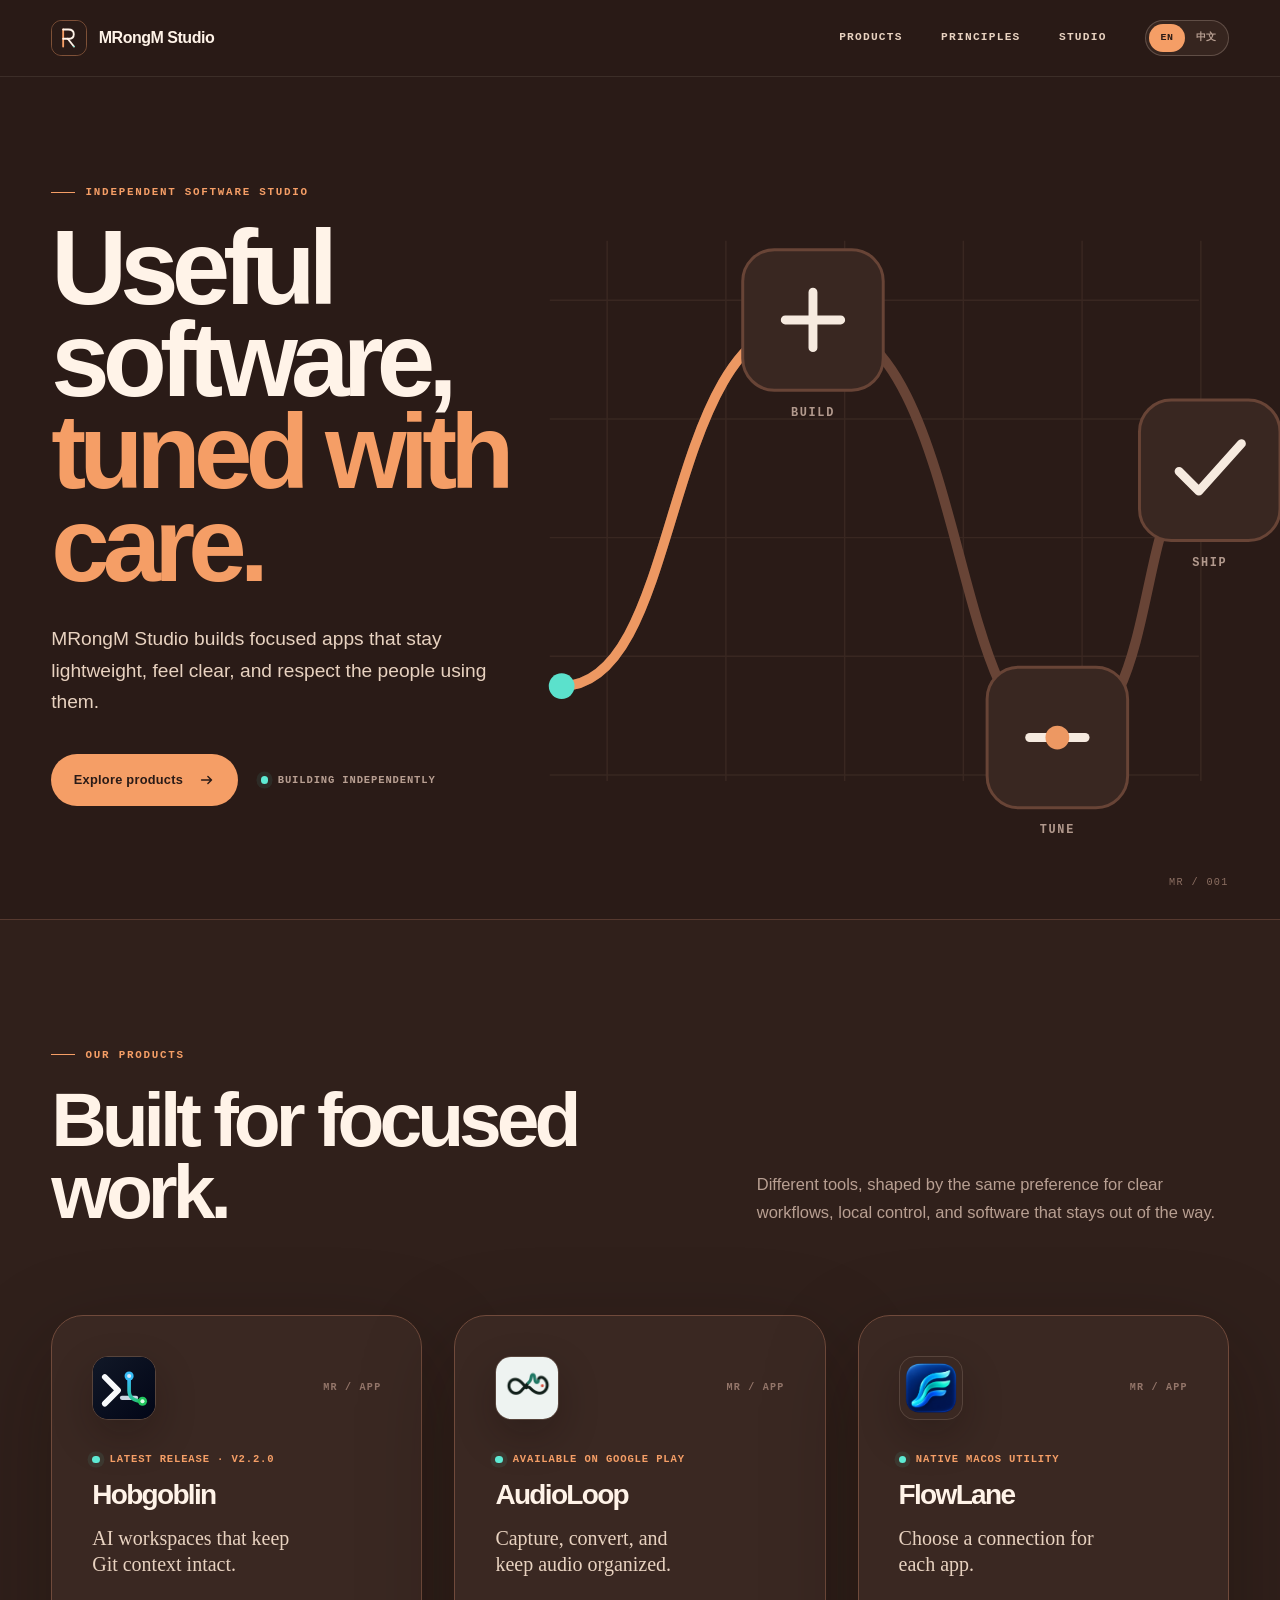
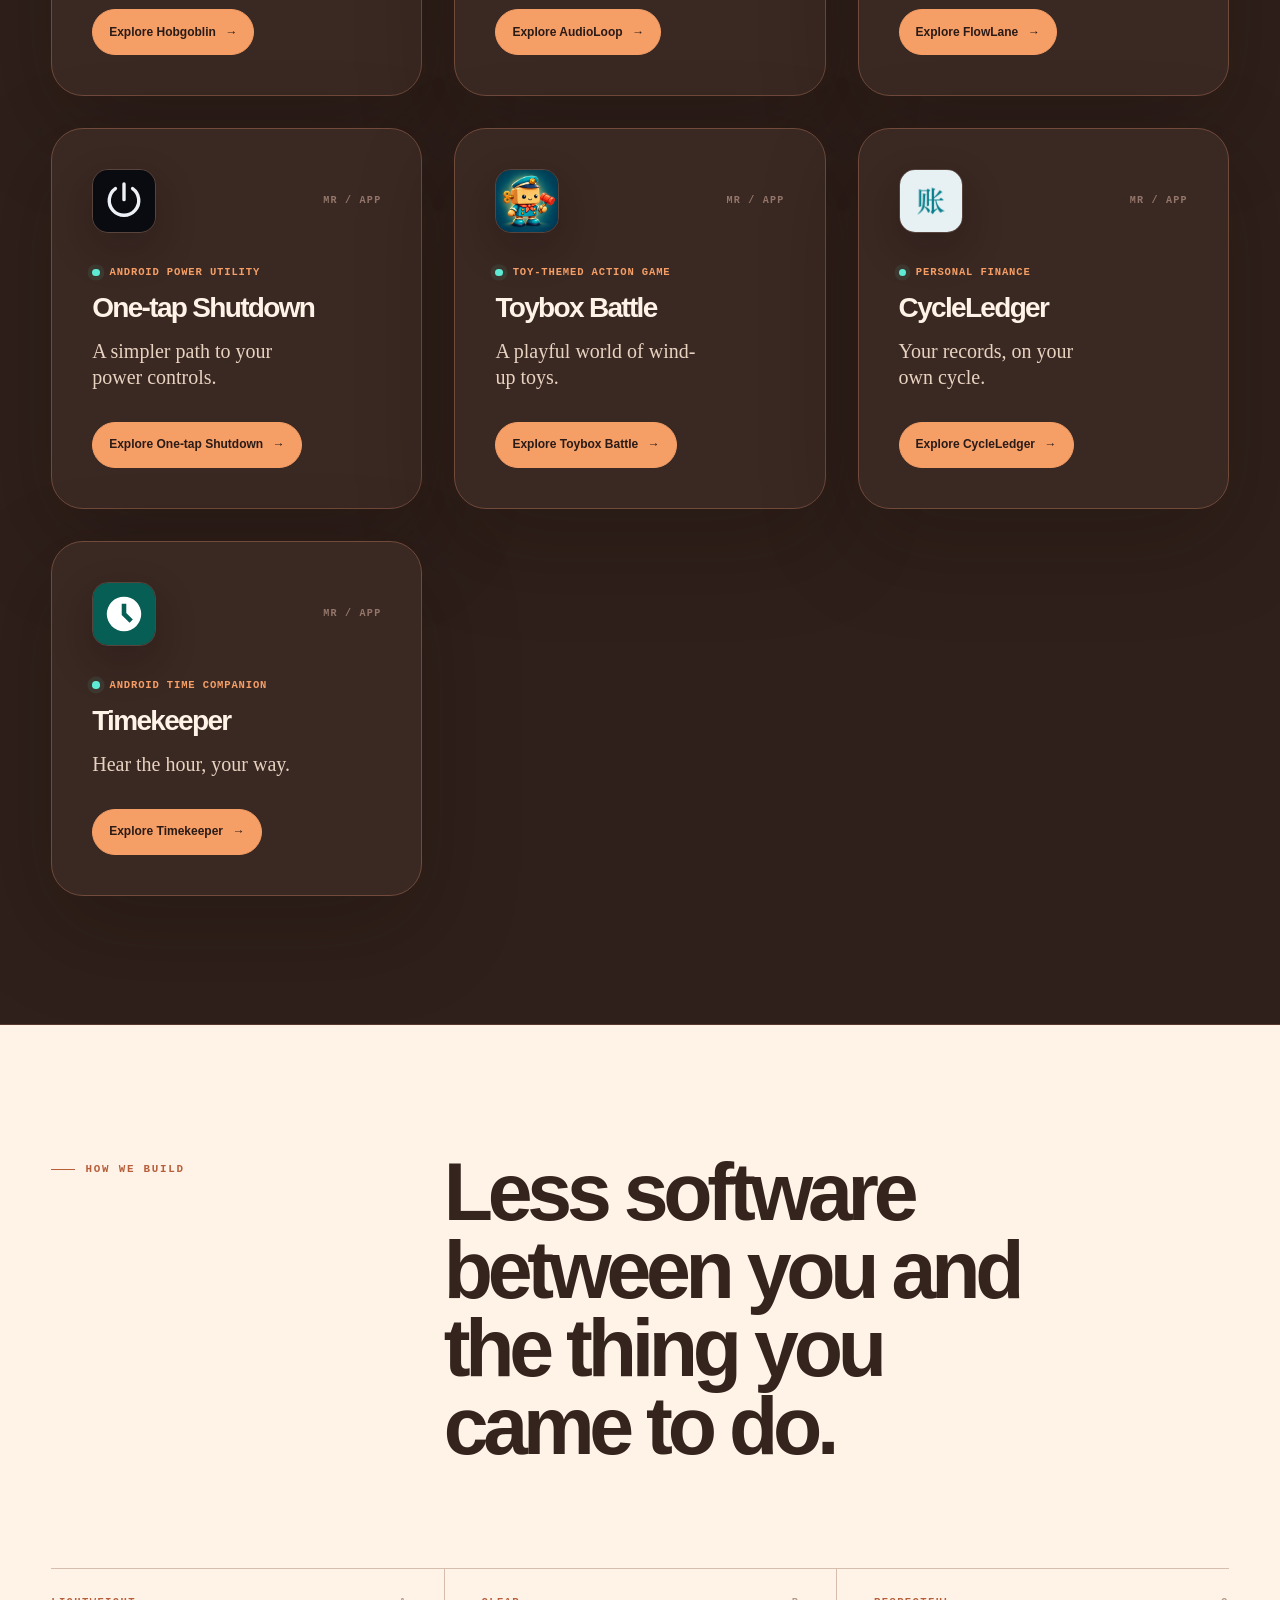
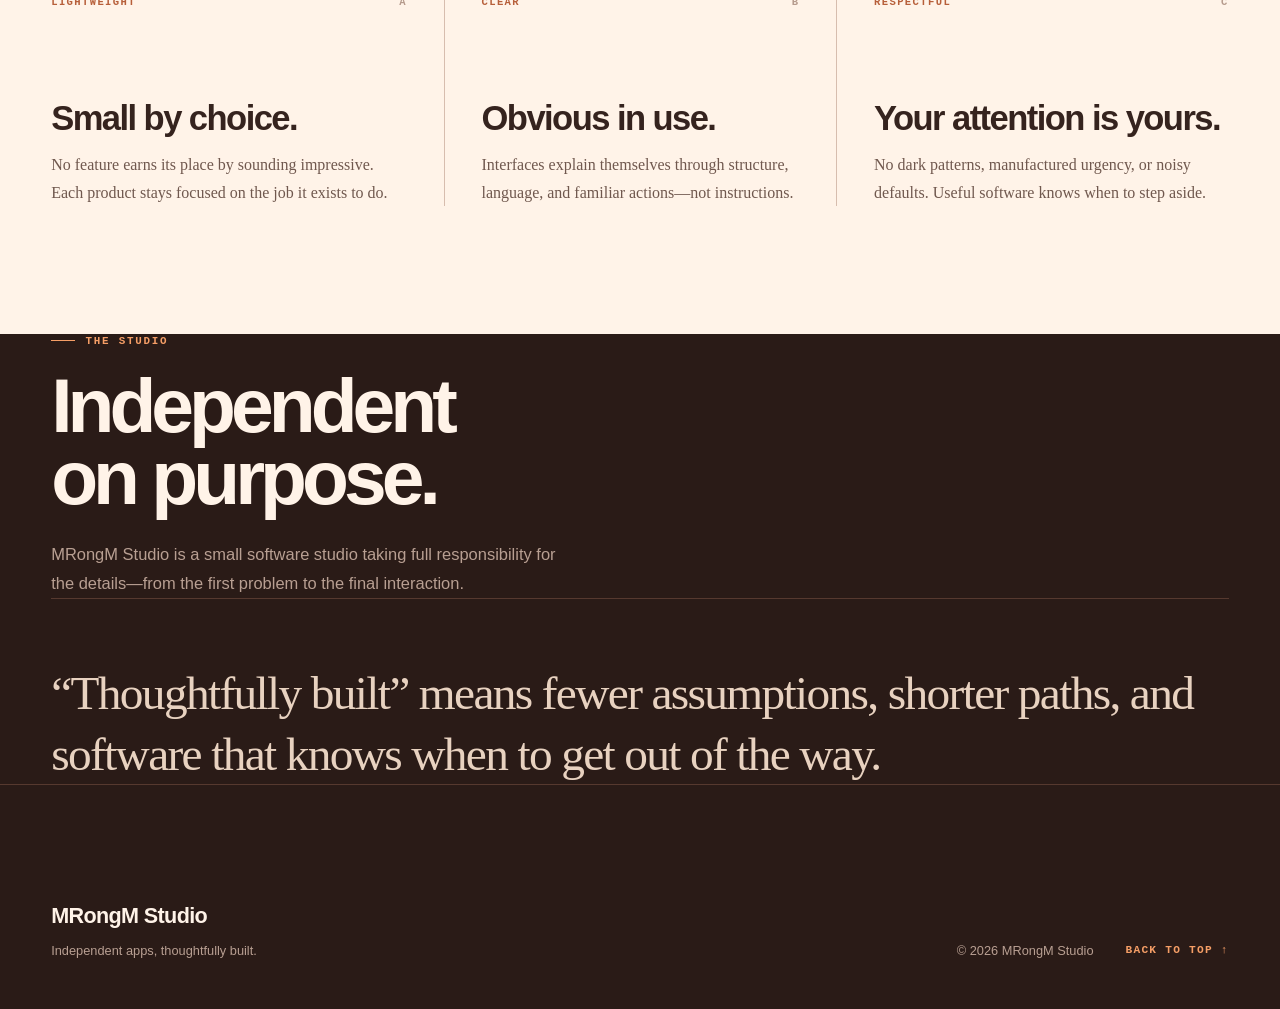
==== commit b8e843f0: "feat(site): give each app a product page - simplify the studio portfolio and move product details to" ====
--- a/index.html
+++ b/index.html
@@ -5,7 +5,7 @@
   <meta name="viewport" content="width=device-width, initial-scale=1">
   <meta name="theme-color" content="#2A1B17">
   <meta name="color-scheme" content="dark light">
-  <meta name="description" content="MRongM Studio builds focused independent software, including FlowLane, Hobgoblin and AudioLoop." data-i18n-content="meta.description">
+  <meta name="description" content="MRongM Studio builds focused independent apps and tools for everyday life and work." data-i18n-content="meta.description">
   <meta property="og:type" content="website">
   <meta property="og:title" content="MRongM Studio — Independent apps and developer tools" data-i18n-content="meta.ogTitle">
   <meta property="og:description" content="Independent apps and developer tools, thoughtfully built." data-i18n-content="meta.ogDescription">
@@ -103,109 +103,75 @@
       <div class="section-inner">
         <div class="products-heading">
           <div>
-            <p class="eyebrow" data-i18n="products.eyebrow">Released products</p>
+            <p class="eyebrow" data-i18n="products.eyebrow">Our products</p>
             <h2 id="products-title" data-i18n="products.title">Built for focused work.</h2>
           </div>
           <p data-i18n="products.intro">Different tools, shaped by the same preference for clear workflows, local control, and software that stays out of the way.</p>
         </div>
 
-        <div class="products-grid" aria-label="Released products" data-i18n-aria-label="products.listLabel">
-          <article class="product-panel product-panel--hobgoblin" aria-labelledby="hobgoblin-title">
-            <div class="product-panel__body">
-              <div class="product-identity">
-                <img class="product-icon product-icon--hobgoblin" src="resource/products/hobgoblin/icon.svg" alt="" width="64" height="64">
-                <span class="product-code" aria-hidden="true">HG / 02</span>
-              </div>
-
+        <div class="products-grid" aria-label="Products" data-i18n-aria-label="products.listLabel">
+          <article class="product-panel product-card" aria-labelledby="hobgoblin-title">
+            <div class="product-panel__body">
+              <div class="product-identity"><img class="product-icon" src="resource/products/hobgoblin/icon.svg" alt="" width="64" height="64"><span class="product-code" aria-hidden="true">MR / APP</span></div>
               <p class="product-status"><span class="status-dot" aria-hidden="true"></span><span data-i18n="hobgoblin.status">Latest release · v2.2.0</span></p>
               <h3 id="hobgoblin-title">Hobgoblin</h3>
               <p class="product-tagline" data-i18n="hobgoblin.tagline">AI workspaces that keep Git context intact.</p>
-              <p class="product-description" data-i18n="hobgoblin.description">Keep projects, worktrees, branches, terminals, and AI CLI sessions together in one understandable workspace—from desktop and web to Android.</p>
-
-              <ul class="product-platforms" aria-label="Hobgoblin platforms" data-i18n-aria-label="hobgoblin.platformsLabel">
-                <li>macOS</li>
-                <li>Windows</li>
-                <li>Web</li>
-                <li>Android</li>
-              </ul>
-
-              <div class="product-actions">
-                <a class="product-link product-link--primary" href="https://github.com/MRongM/hobgoblin/releases/tag/v2.2.0">
-                  <span data-i18n="hobgoblin.releaseAction">View v2.2.0 release</span>
-                  <span aria-hidden="true">↗</span>
-                </a>
-                <a class="product-link" href="https://github.com/MRongM/hobgoblin">
-                  <span data-i18n="hobgoblin.sourceAction">Source code</span>
-                  <span aria-hidden="true">↗</span>
-                </a>
-              </div>
-            </div>
-
-            <div class="product-visual product-visual--hobgoblin" aria-hidden="true">
-              <div class="release-map">
-                <div class="release-map__header">
-                  <span>Hobgoblin</span>
-                  <span>v2.2.0</span>
-                </div>
-                <div class="release-map__path"></div>
-                <ol>
-                  <li><span data-i18n="hobgoblin.map.mobile">Mobile</span><strong>Android</strong></li>
-                  <li><span data-i18n="hobgoblin.map.sessions">Sessions</span><strong data-i18n="hobgoblin.map.sharedTmux">Shared tmux</strong></li>
-                  <li><span data-i18n="hobgoblin.map.notices">Notices</span><strong>Telegram</strong></li>
-                  <li><span>Git</span><strong data-i18n="hobgoblin.map.workspaces">Workspaces</strong></li>
-                </ol>
-              </div>
-            </div>
-          </article>
-
-          <article class="product-panel product-panel--audioloop" aria-labelledby="audioloop-title">
-            <div class="product-panel__body">
-              <div class="product-identity">
-                <img class="product-icon" src="resource/products/audioloop/icon.png" alt="" width="64" height="64">
-                <span class="product-code" aria-hidden="true">AL / 01</span>
-              </div>
-
+              <div class="product-actions"><a class="product-link product-link--primary" href="apps/hobgoblin/"><span data-i18n="hobgoblin.explore">Explore Hobgoblin</span><span aria-hidden="true">→</span></a></div>
+            </div>
+          </article>
+          <article class="product-panel product-card" aria-labelledby="audioloop-title">
+            <div class="product-panel__body">
+              <div class="product-identity"><img class="product-icon" src="resource/products/audioloop/icon.png" alt="" width="64" height="64"><span class="product-code" aria-hidden="true">MR / APP</span></div>
               <p class="product-status"><span class="status-dot" aria-hidden="true"></span><span data-i18n="audioloop.status">Available on Google Play</span></p>
               <h3 id="audioloop-title">AudioLoop</h3>
               <p class="product-tagline" data-i18n="audioloop.tagline">Capture, convert, and keep audio organized.</p>
-              <p class="product-description" data-i18n="audioloop.description">Record high-fidelity audio, organize projects, convert PCM and WAV files, export results, and play recordings in one focused Android workflow.</p>
-
-              <ul class="product-platforms" aria-label="AudioLoop platforms" data-i18n-aria-label="audioloop.platformsLabel">
-                <li>Android</li>
-              </ul>
-
-              <div class="product-actions">
-                <a class="product-link product-link--primary" href="https://play.google.com/store/apps/details?id=com.mrongm.audioloop">
-                  <span data-i18n="audioloop.playAction">Get it on Google Play</span>
-                  <span aria-hidden="true">↗</span>
-                </a>
-              </div>
-            </div>
-
-            <figure class="product-visual product-visual--audioloop">
-              <div class="audioloop-orbit" aria-hidden="true"></div>
-              <img class="audioloop-screen" src="resource/products/audioloop/projects.png" alt="AudioLoop Projects screen on Android" data-i18n-alt="audioloop.screenAlt" width="1080" height="1920" loading="lazy">
-              <figcaption data-i18n="audioloop.caption">Projects keep recordings, conversions, and exports in one place.</figcaption>
-            </figure>
-          </article>
-
-          <article class="product-panel product-panel--flowlane" aria-labelledby="flowlane-title">
-            <div class="product-panel__body">
-              <div class="product-identity">
-                <img class="product-icon" src="apps/flowlane/assets/flowlane.png" alt="" width="64" height="64">
-                <span class="product-code" aria-hidden="true">FL / 03</span>
-              </div>
+              <div class="product-actions"><a class="product-link product-link--primary" href="apps/audioloop/"><span data-i18n="audioloop.explore">Explore AudioLoop</span><span aria-hidden="true">→</span></a></div>
+            </div>
+          </article>
+          <article class="product-panel product-card" aria-labelledby="flowlane-title">
+            <div class="product-panel__body">
+              <div class="product-identity"><img class="product-icon" src="apps/flowlane/assets/flowlane.png" alt="" width="64" height="64"><span class="product-code" aria-hidden="true">MR / APP</span></div>
               <p class="product-status"><span class="status-dot" aria-hidden="true"></span><span data-i18n="flowlane.status">Native macOS utility</span></p>
               <h3 id="flowlane-title">FlowLane</h3>
               <p class="product-tagline" data-i18n="flowlane.tagline">Choose a connection for each app.</p>
-              <p class="product-description" data-i18n="flowlane.description">Assign existing SOCKS5 or HTTP CONNECT proxies to selected apps. Unmatched traffic connects directly.</p>
-              <ul class="product-platforms" aria-label="FlowLane platforms" data-i18n-aria-label="flowlane.platformsLabel"><li>macOS</li></ul>
               <div class="product-actions"><a class="product-link product-link--primary" href="apps/flowlane/"><span data-i18n="flowlane.action">Explore FlowLane</span><span aria-hidden="true">→</span></a></div>
             </div>
-            <figure class="product-visual product-visual--flowlane">
-              <img src="apps/flowlane/assets/flowlane-ui-en.png" alt="FlowLane application rules on macOS" data-i18n-alt="flowlane.screenAlt" loading="lazy">
-              <figcaption data-i18n="flowlane.caption">Choose the apps and routes you want to use.</figcaption>
-            </figure>
+          </article>
+          <article class="product-panel product-card" aria-labelledby="one-tap-shutdown-title">
+            <div class="product-panel__body">
+              <div class="product-identity"><img class="product-icon" src="resource/products/one-tap-shutdown/icon.svg" alt="" width="64" height="64"><span class="product-code" aria-hidden="true">MR / APP</span></div>
+              <p class="product-status"><span class="status-dot" aria-hidden="true"></span><span data-i18n="shutdown.status">Android power utility</span></p>
+              <h3 id="one-tap-shutdown-title">One-tap Shutdown</h3>
+              <p class="product-tagline" data-i18n="shutdown.tagline">A simpler path to your power controls.</p>
+              <div class="product-actions"><a class="product-link product-link--primary" href="apps/one-tap-shutdown/"><span data-i18n="shutdown.explore">Explore One-tap Shutdown</span><span aria-hidden="true">→</span></a></div>
+            </div>
+          </article>
+          <article class="product-panel product-card" aria-labelledby="toybox-battle-title">
+            <div class="product-panel__body">
+              <div class="product-identity"><img class="product-icon" src="resource/products/toybox-battle/icon.png" alt="" width="64" height="64"><span class="product-code" aria-hidden="true">MR / APP</span></div>
+              <p class="product-status"><span class="status-dot" aria-hidden="true"></span><span data-i18n="toybox.status">Toy-themed action game</span></p>
+              <h3 id="toybox-battle-title">Toybox Battle</h3>
+              <p class="product-tagline" data-i18n="toybox.tagline">A playful world of wind-up toys.</p>
+              <div class="product-actions"><a class="product-link product-link--primary" href="apps/toybox-battle/"><span data-i18n="toybox.explore">Explore Toybox Battle</span><span aria-hidden="true">→</span></a></div>
+            </div>
+          </article>
+          <article class="product-panel product-card" aria-labelledby="cycleledger-title">
+            <div class="product-panel__body">
+              <div class="product-identity"><img class="product-icon" src="resource/products/cycleledger/icon.png" alt="" width="64" height="64"><span class="product-code" aria-hidden="true">MR / APP</span></div>
+              <p class="product-status"><span class="status-dot" aria-hidden="true"></span><span data-i18n="cycle.status">Personal finance</span></p>
+              <h3 id="cycleledger-title">CycleLedger</h3>
+              <p class="product-tagline" data-i18n="cycle.tagline">Your records, on your own cycle.</p>
+              <div class="product-actions"><a class="product-link product-link--primary" href="apps/cycleledger/"><span data-i18n="cycle.explore">Explore CycleLedger</span><span aria-hidden="true">→</span></a></div>
+            </div>
+          </article>
+          <article class="product-panel product-card" aria-labelledby="timekeeper-title">
+            <div class="product-panel__body">
+              <div class="product-identity"><img class="product-icon" src="resource/products/timekeeper/icon.svg" alt="" width="64" height="64"><span class="product-code" aria-hidden="true">MR / APP</span></div>
+              <p class="product-status"><span class="status-dot" aria-hidden="true"></span><span data-i18n="timekeeper.status">Android time companion</span></p>
+              <h3 id="timekeeper-title">Timekeeper</h3>
+              <p class="product-tagline" data-i18n="timekeeper.tagline">Hear the hour, your way.</p>
+              <div class="product-actions"><a class="product-link product-link--primary" href="apps/timekeeper/"><span data-i18n="timekeeper.explore">Explore Timekeeper</span><span aria-hidden="true">→</span></a></div>
+            </div>
           </article>
         </div>
       </div>
--- a/styles.css
+++ b/styles.css
@@ -482,10 +482,47 @@
 .products-grid {
   margin-top: clamp(3rem, 7vw, 5.5rem);
   display: grid;
-  grid-template-columns: repeat(2, minmax(0, 1fr));
+  grid-template-columns: repeat(3, minmax(0, 1fr));
   align-items: stretch;
   gap: clamp(1.25rem, 3vw, 2rem);
 }
+
+.product-panel.product-card h3 {
+  font-size: clamp(1.75rem, 2.1vw, 2.15rem);
+  line-height: 1;
+  overflow-wrap: normal;
+}
+
+.product-card .product-tagline { font-size: 1.25rem; }
+
+.product-detail { padding-block: clamp(3rem, 7vw, 6rem); }
+
+.product-detail .product-panel {
+  display: grid;
+  grid-template-columns: minmax(0, 1fr) minmax(0, 1fr);
+}
+
+.product-detail .product-panel h1 {
+  margin-top: 0.9rem;
+  font-family: "Helvetica Neue", Helvetica, Arial, sans-serif;
+  font-size: clamp(2.6rem, 5vw, 4.6rem);
+  letter-spacing: -0.06em;
+  line-height: 1;
+  overflow-wrap: anywhere;
+}
+
+.product-detail .product-visual { border-top: 0; border-left: 1px solid #704a3b; }
+.detail-features { margin: 1.7rem 0 0; padding: 0; list-style: none; }
+.detail-features li { padding: 0.7rem 0; border-top: 1px solid var(--color-rule); color: var(--color-dust); }
+.detail-note { margin-top: 1.3rem; color: var(--color-muted); font-size: 0.85rem; line-height: 1.65; }
+.detail-art { display: grid; place-content: center; justify-items: center; gap: 1.5rem; padding: 2rem; background: #121c26; }
+.detail-art img { z-index: 1; width: clamp(8rem, 17vw, 13rem); height: auto; border-radius: 2rem; box-shadow: 0 2rem 4rem rgba(0, 0, 0, 0.3); }
+.detail-art__orbit { position: absolute; width: min(80%, 24rem); aspect-ratio: 1; border: 1px solid rgba(255, 255, 255, 0.13); border-radius: 50%; }
+.detail-art__name { z-index: 1; color: #d7e6e7; font-size: 0.75rem; letter-spacing: 0.15em; text-transform: uppercase; }
+.product-visual--one-tap-shutdown { background: radial-gradient(circle at 50% 45%, #314659, #111820 70%); }
+.product-visual--toybox-battle { background: radial-gradient(circle at 50% 45%, #2d7380, #102c3c 72%); }
+.product-visual--cycleledger { background: radial-gradient(circle at 50% 45%, #317c82, #102e37 72%); }
+.product-visual--timekeeper { background: radial-gradient(circle at 50% 45%, #328c79, #102e2b 72%); }
 
 .product-panel {
   min-width: 0;
@@ -503,37 +540,6 @@
   padding: clamp(1.5rem, 3.5vw, 2.5rem);
   display: flex;
   flex-direction: column;
-}
-
-.product-panel--flowlane {
-  grid-column: 1 / -1;
-  display: grid;
-  grid-template-columns: minmax(0, 0.85fr) minmax(0, 1.15fr);
-}
-
-.product-visual--flowlane {
-  display: flex;
-  flex-direction: column;
-  justify-content: center;
-  gap: 1rem;
-  padding: clamp(1.5rem, 4vw, 3.5rem);
-  background: #0b1625;
-  border-top: 0;
-  border-left: 1px solid #704a3b;
-}
-
-.product-visual--flowlane img {
-  display: block;
-  width: 100%;
-  height: auto;
-  border-radius: 0.75rem;
-  box-shadow: 0 1.5rem 3rem rgba(0, 0, 0, 0.28);
-}
-
-.product-visual--flowlane figcaption {
-  color: #e8d2c0;
-  font-size: 0.8rem;
-  line-height: 1.5;
 }
 
 .product-identity {
@@ -1018,6 +1024,7 @@
 }
 
 @media (max-width: 64rem) {
+  .products-grid { grid-template-columns: repeat(2, minmax(0, 1fr)); }
   .hero__copy {
     grid-column: 1 / span 8;
   }
@@ -1046,8 +1053,8 @@
 }
 
 @media (max-width: 48rem) {
-  .product-panel--flowlane { grid-template-columns: minmax(0, 1fr); }
-  .product-visual--flowlane { border-left: 0; border-top: 1px solid #704a3b; }
+  .product-detail .product-panel { grid-template-columns: minmax(0, 1fr); }
+  .product-detail .product-visual { border-left: 0; border-top: 1px solid #704a3b; }
   .site-header__inner {
     min-height: 6.4rem;
     padding-block: 0.65rem;
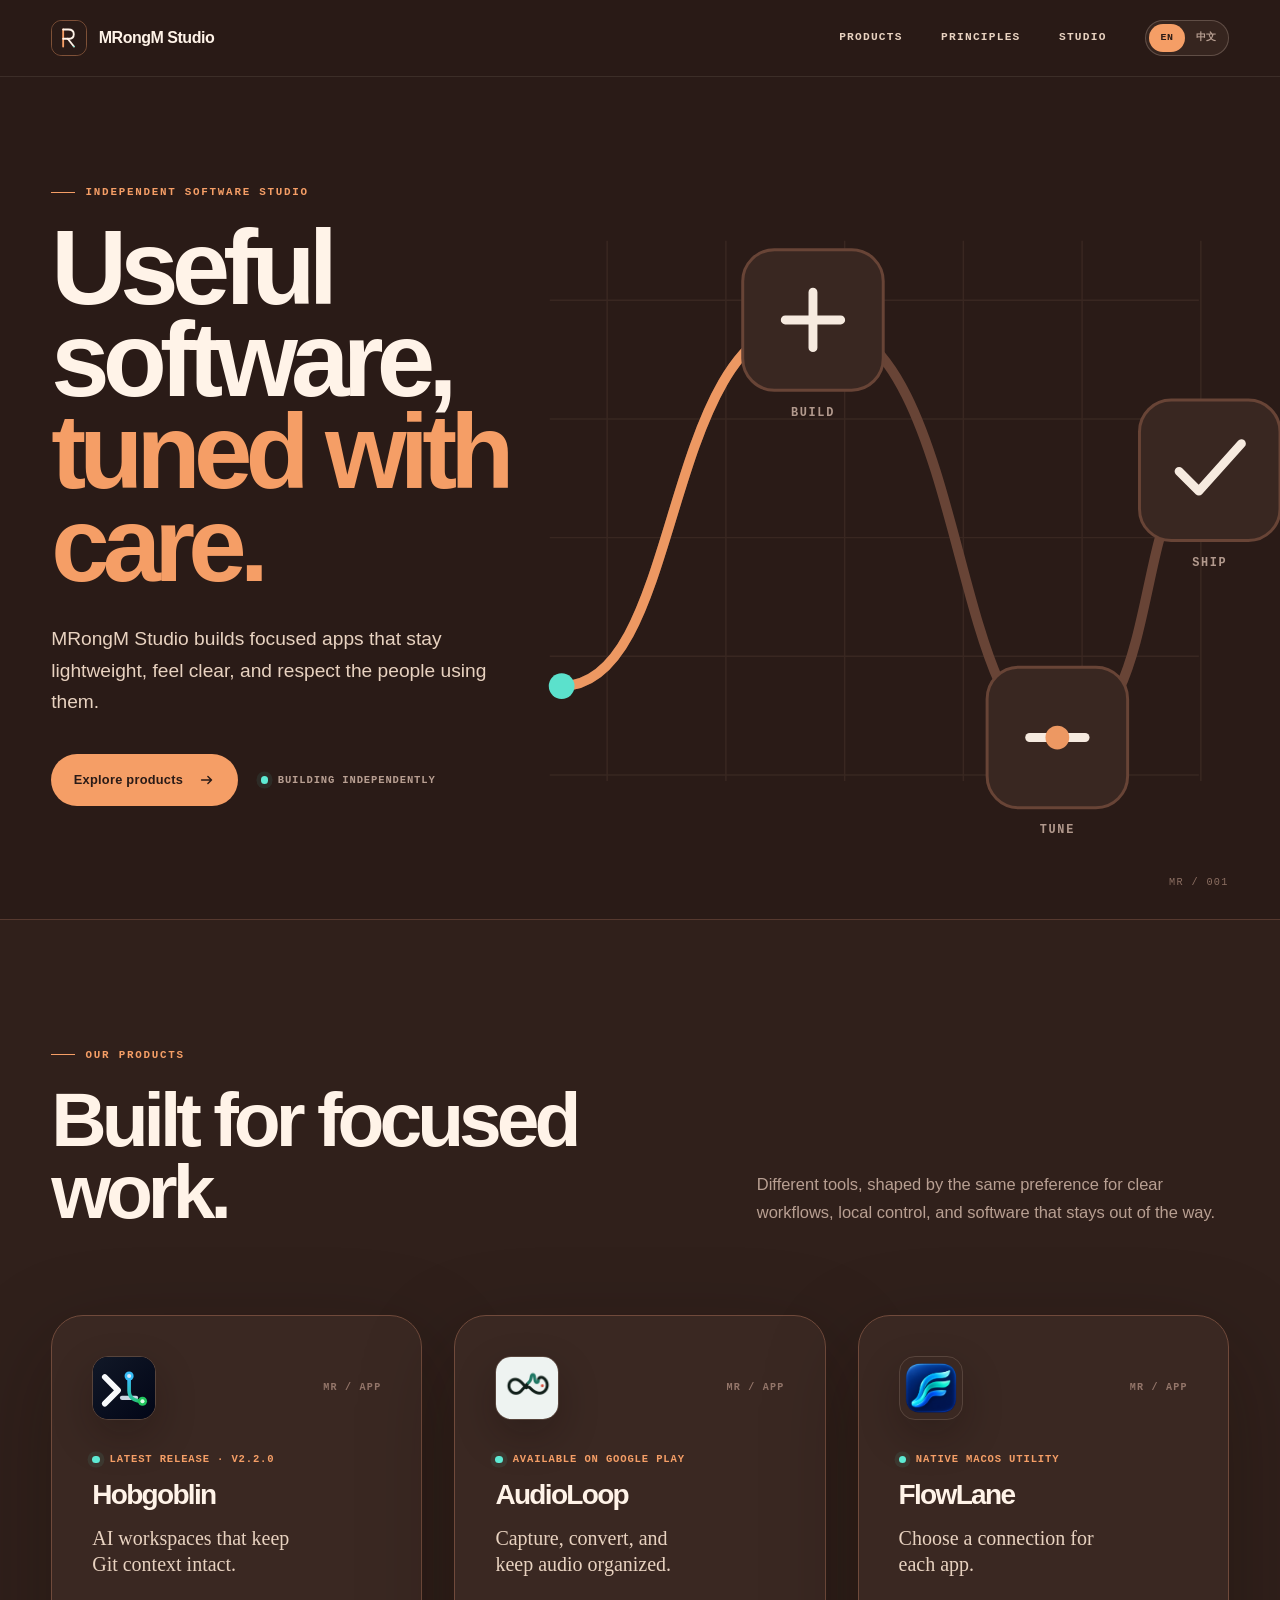
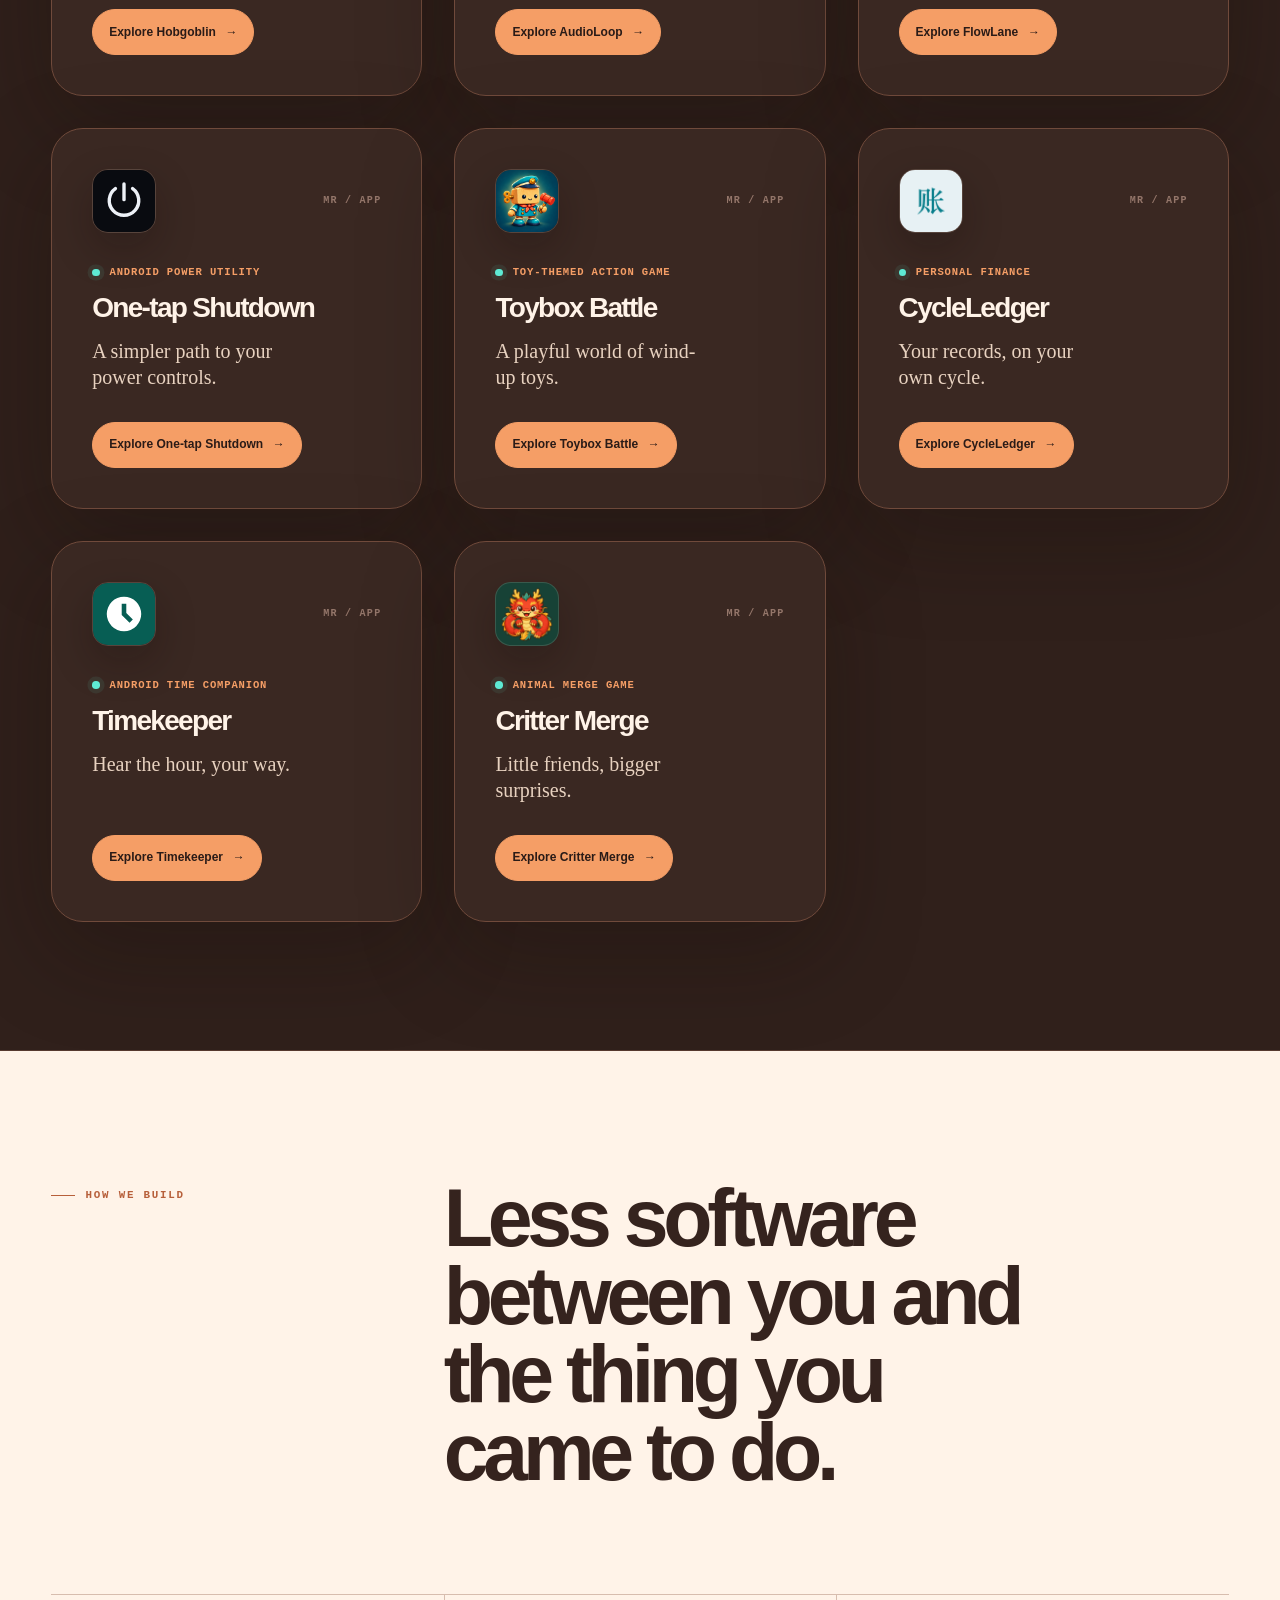
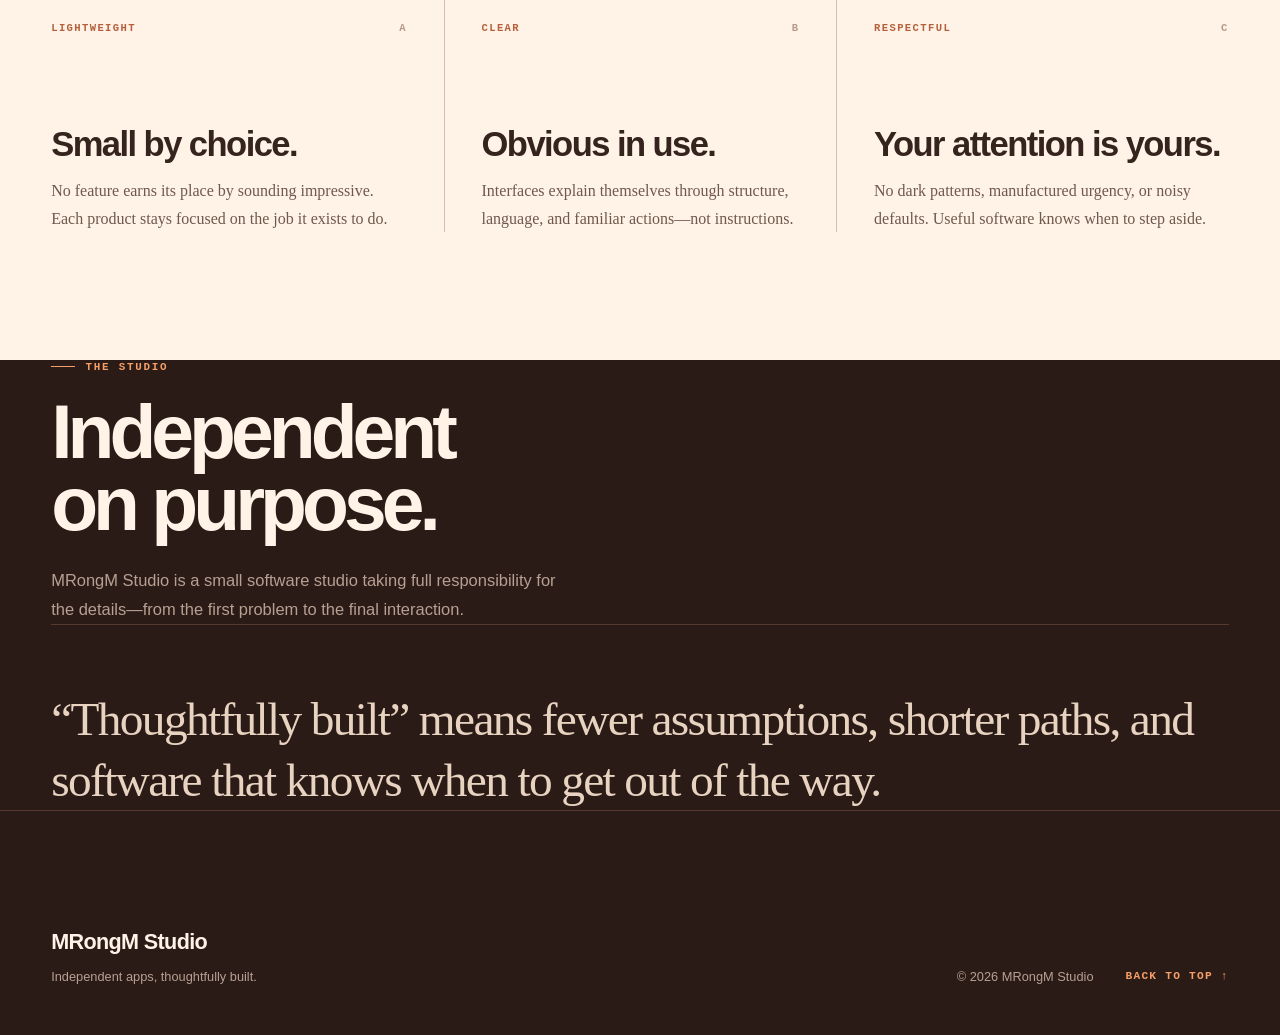
==== commit 1edf9112: "feat(site): add Critter Merge product page - introduce the game with verified artwork and bilingual " ====
--- a/index.html
+++ b/index.html
@@ -173,6 +173,15 @@
               <div class="product-actions"><a class="product-link product-link--primary" href="apps/timekeeper/"><span data-i18n="timekeeper.explore">Explore Timekeeper</span><span aria-hidden="true">→</span></a></div>
             </div>
           </article>
+          <article class="product-panel product-card" aria-labelledby="critter-merge-title">
+            <div class="product-panel__body">
+              <div class="product-identity"><img class="product-icon product-icon--critter" src="resource/products/critter-merge/icon.png" alt="" width="64" height="64"><span class="product-code" aria-hidden="true">MR / APP</span></div>
+              <p class="product-status"><span class="status-dot" aria-hidden="true"></span><span data-i18n="critter.status">Animal merge game</span></p>
+              <h3 id="critter-merge-title">Critter Merge</h3>
+              <p class="product-tagline" data-i18n="critter.tagline">Little friends, bigger surprises.</p>
+              <div class="product-actions"><a class="product-link product-link--primary" href="apps/critter-merge/"><span data-i18n="critter.explore">Explore Critter Merge</span><span aria-hidden="true">→</span></a></div>
+            </div>
+          </article>
         </div>
       </div>
     </section>
--- a/styles.css
+++ b/styles.css
@@ -563,6 +563,26 @@
   padding: 0.36rem;
   background: #0e1620;
 }
+
+.product-icon--critter { background: #174236; }
+
+.product-visual--critter-merge {
+  display: flex;
+  flex-direction: column;
+  justify-content: center;
+  gap: 1rem;
+  padding: clamp(1.5rem, 4vw, 3rem);
+  background: radial-gradient(circle at 50% 40%, #315e44, #102b25 75%);
+}
+
+.product-visual--critter-merge img {
+  width: 100%;
+  height: auto;
+  border-radius: 1rem;
+  box-shadow: 0 1.5rem 3rem rgba(0, 0, 0, 0.25);
+}
+
+.product-visual--critter-merge figcaption { color: #d9e8d5; font-size: 0.85rem; line-height: 1.5; }
 
 .product-code,
 .product-status {
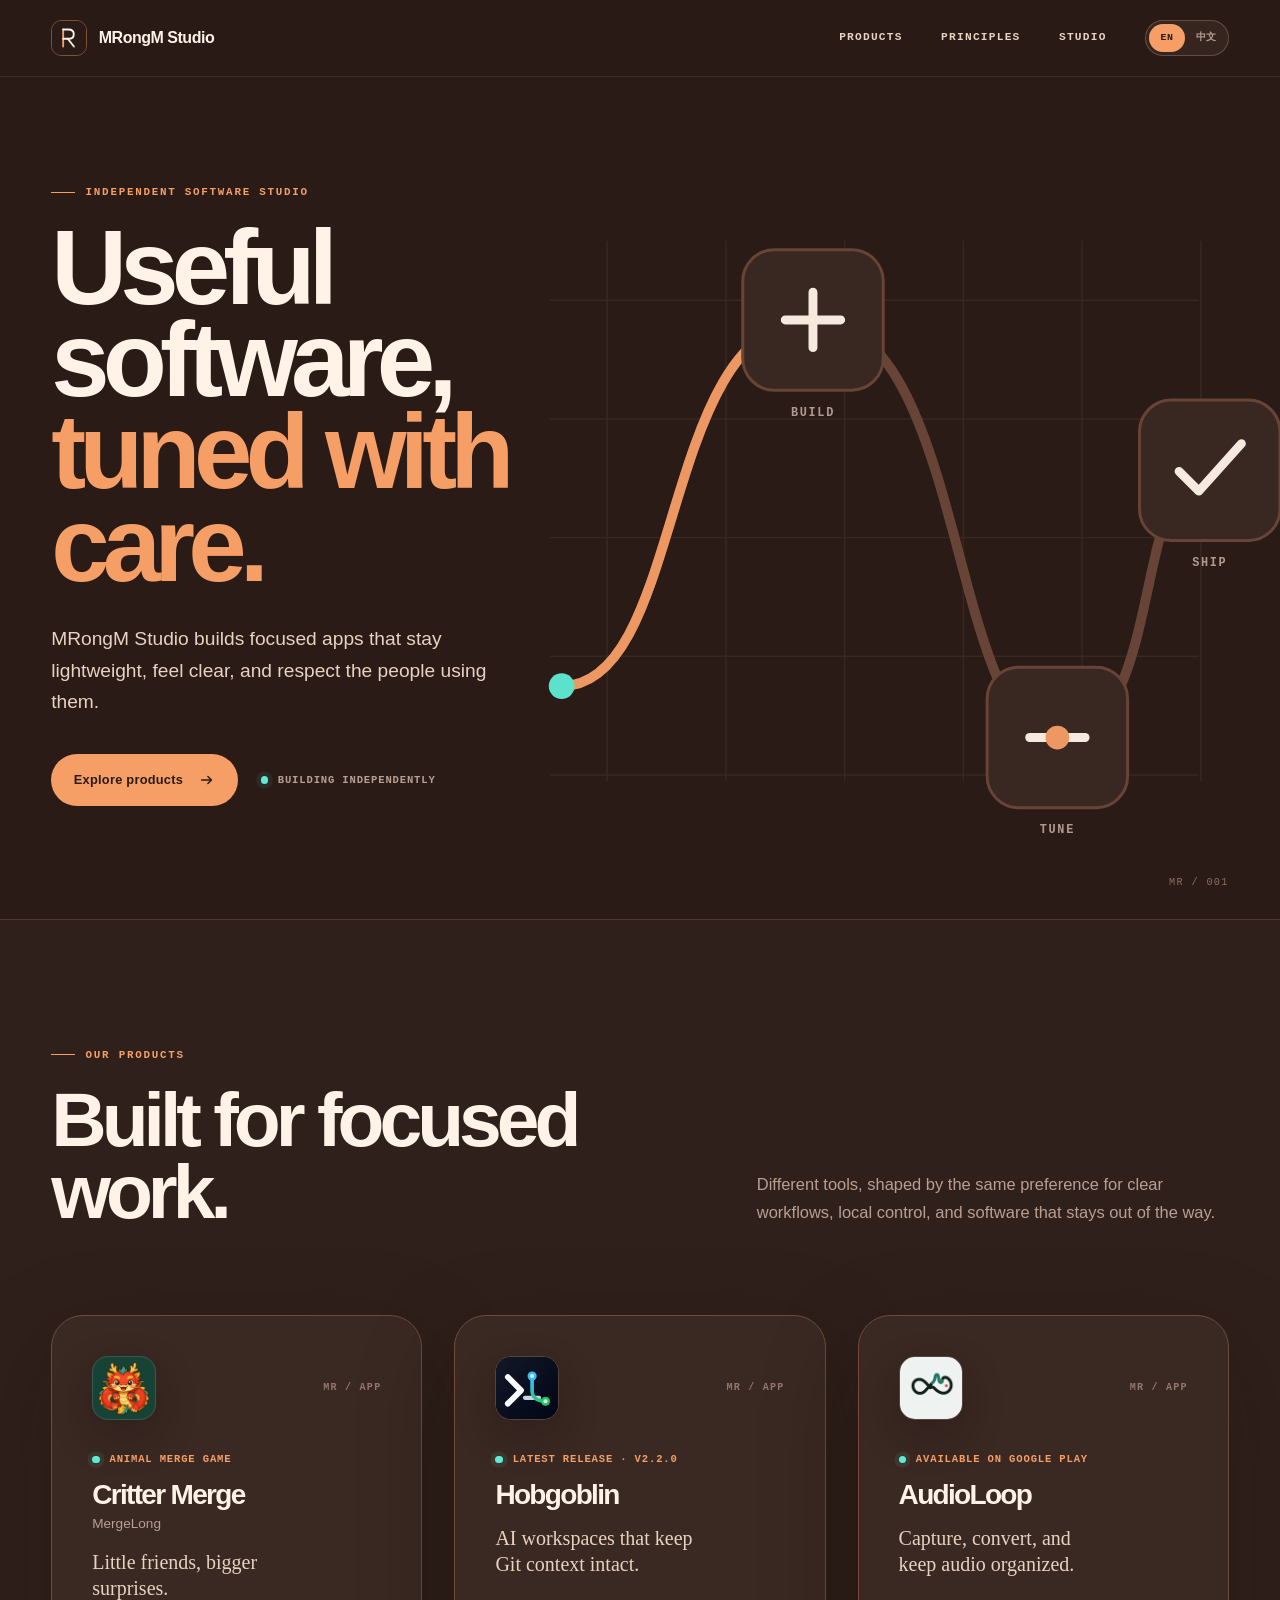
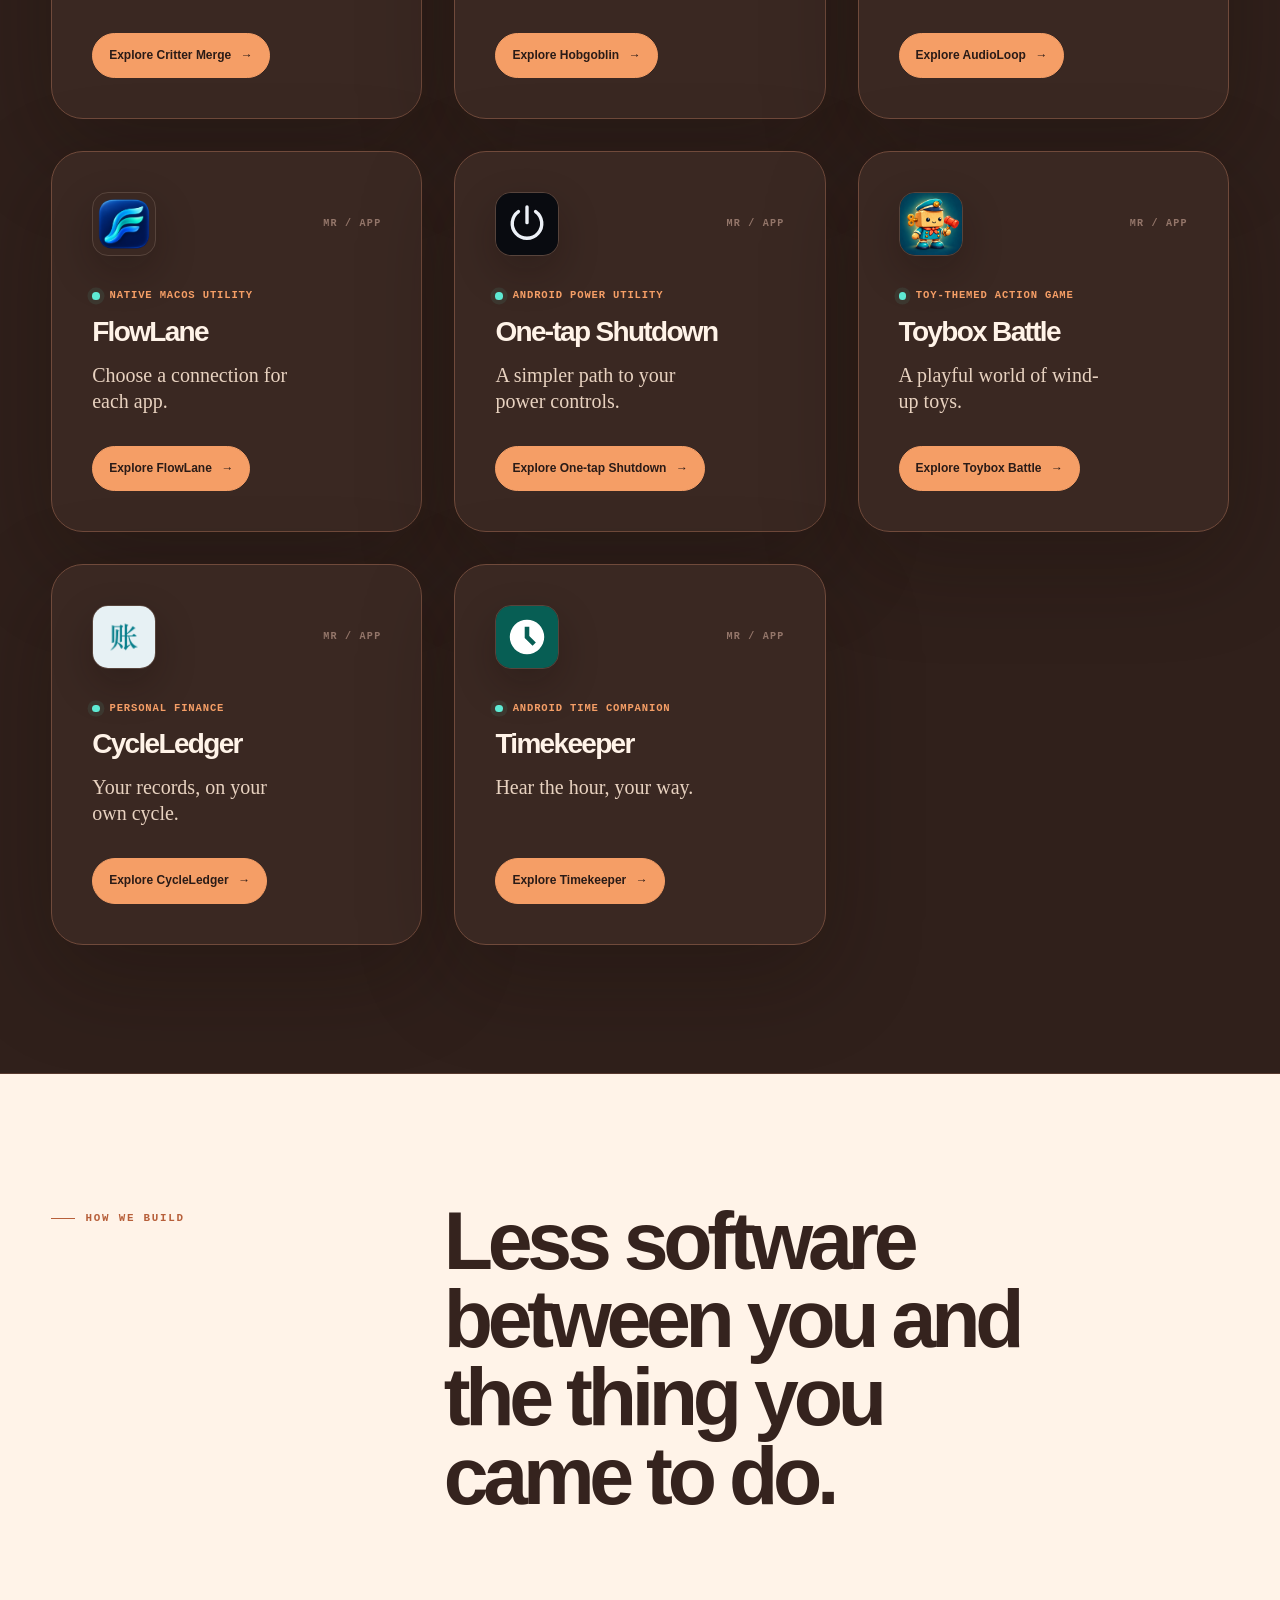
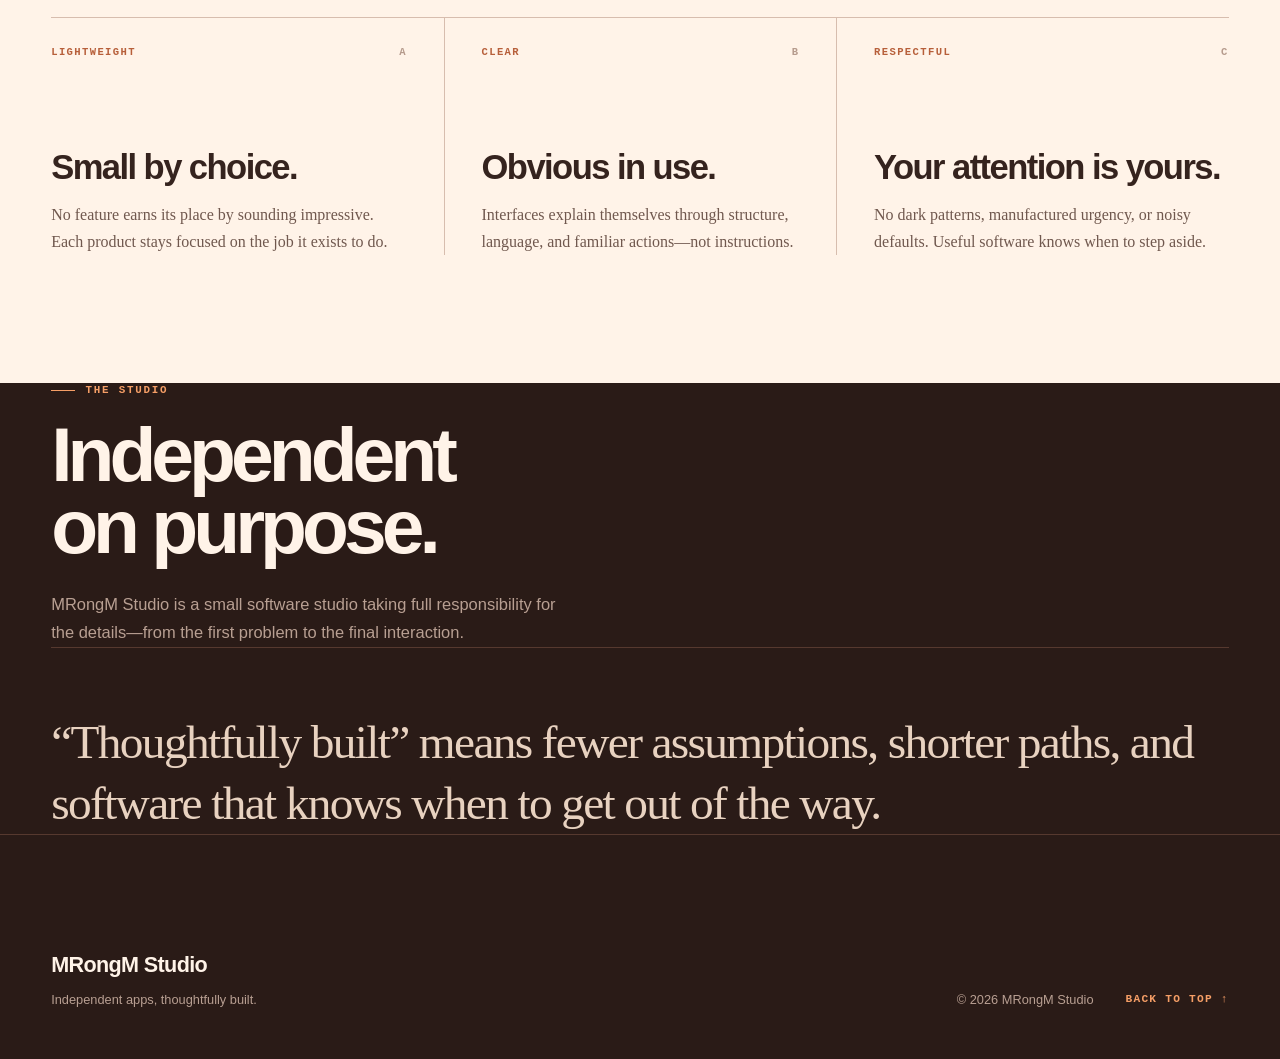
==== commit e4fd9d66: "fix(site): make Critter Merge easy to find - place the product first and show its Chinese name and M" ====
--- a/index.html
+++ b/index.html
@@ -110,6 +110,16 @@
         </div>
 
         <div class="products-grid" aria-label="Products" data-i18n-aria-label="products.listLabel">
+          <article class="product-panel product-card" aria-labelledby="critter-merge-title">
+            <div class="product-panel__body">
+              <div class="product-identity"><img class="product-icon product-icon--critter" src="resource/products/critter-merge/icon.png" alt="" width="64" height="64"><span class="product-code" aria-hidden="true">MR / APP</span></div>
+              <p class="product-status"><span class="status-dot" aria-hidden="true"></span><span data-i18n="critter.status">Animal merge game</span></p>
+              <h3 id="critter-merge-title" data-i18n="critter.name">Critter Merge</h3>
+              <p class="product-alias">MergeLong</p>
+              <p class="product-tagline" data-i18n="critter.tagline">Little friends, bigger surprises.</p>
+              <div class="product-actions"><a class="product-link product-link--primary" href="apps/critter-merge/"><span data-i18n="critter.explore">Explore Critter Merge</span><span aria-hidden="true">→</span></a></div>
+            </div>
+          </article>
           <article class="product-panel product-card" aria-labelledby="hobgoblin-title">
             <div class="product-panel__body">
               <div class="product-identity"><img class="product-icon" src="resource/products/hobgoblin/icon.svg" alt="" width="64" height="64"><span class="product-code" aria-hidden="true">MR / APP</span></div>
@@ -171,15 +181,6 @@
               <h3 id="timekeeper-title">Timekeeper</h3>
               <p class="product-tagline" data-i18n="timekeeper.tagline">Hear the hour, your way.</p>
               <div class="product-actions"><a class="product-link product-link--primary" href="apps/timekeeper/"><span data-i18n="timekeeper.explore">Explore Timekeeper</span><span aria-hidden="true">→</span></a></div>
-            </div>
-          </article>
-          <article class="product-panel product-card" aria-labelledby="critter-merge-title">
-            <div class="product-panel__body">
-              <div class="product-identity"><img class="product-icon product-icon--critter" src="resource/products/critter-merge/icon.png" alt="" width="64" height="64"><span class="product-code" aria-hidden="true">MR / APP</span></div>
-              <p class="product-status"><span class="status-dot" aria-hidden="true"></span><span data-i18n="critter.status">Animal merge game</span></p>
-              <h3 id="critter-merge-title">Critter Merge</h3>
-              <p class="product-tagline" data-i18n="critter.tagline">Little friends, bigger surprises.</p>
-              <div class="product-actions"><a class="product-link product-link--primary" href="apps/critter-merge/"><span data-i18n="critter.explore">Explore Critter Merge</span><span aria-hidden="true">→</span></a></div>
             </div>
           </article>
         </div>
--- a/styles.css
+++ b/styles.css
@@ -609,6 +609,13 @@
   font-weight: 700;
   letter-spacing: -0.06em;
   line-height: 0.92;
+}
+
+.product-alias {
+  margin-top: 0.4rem;
+  color: var(--color-muted);
+  font-size: 0.85rem;
+  line-height: 1.25;
 }
 
 .product-tagline {
